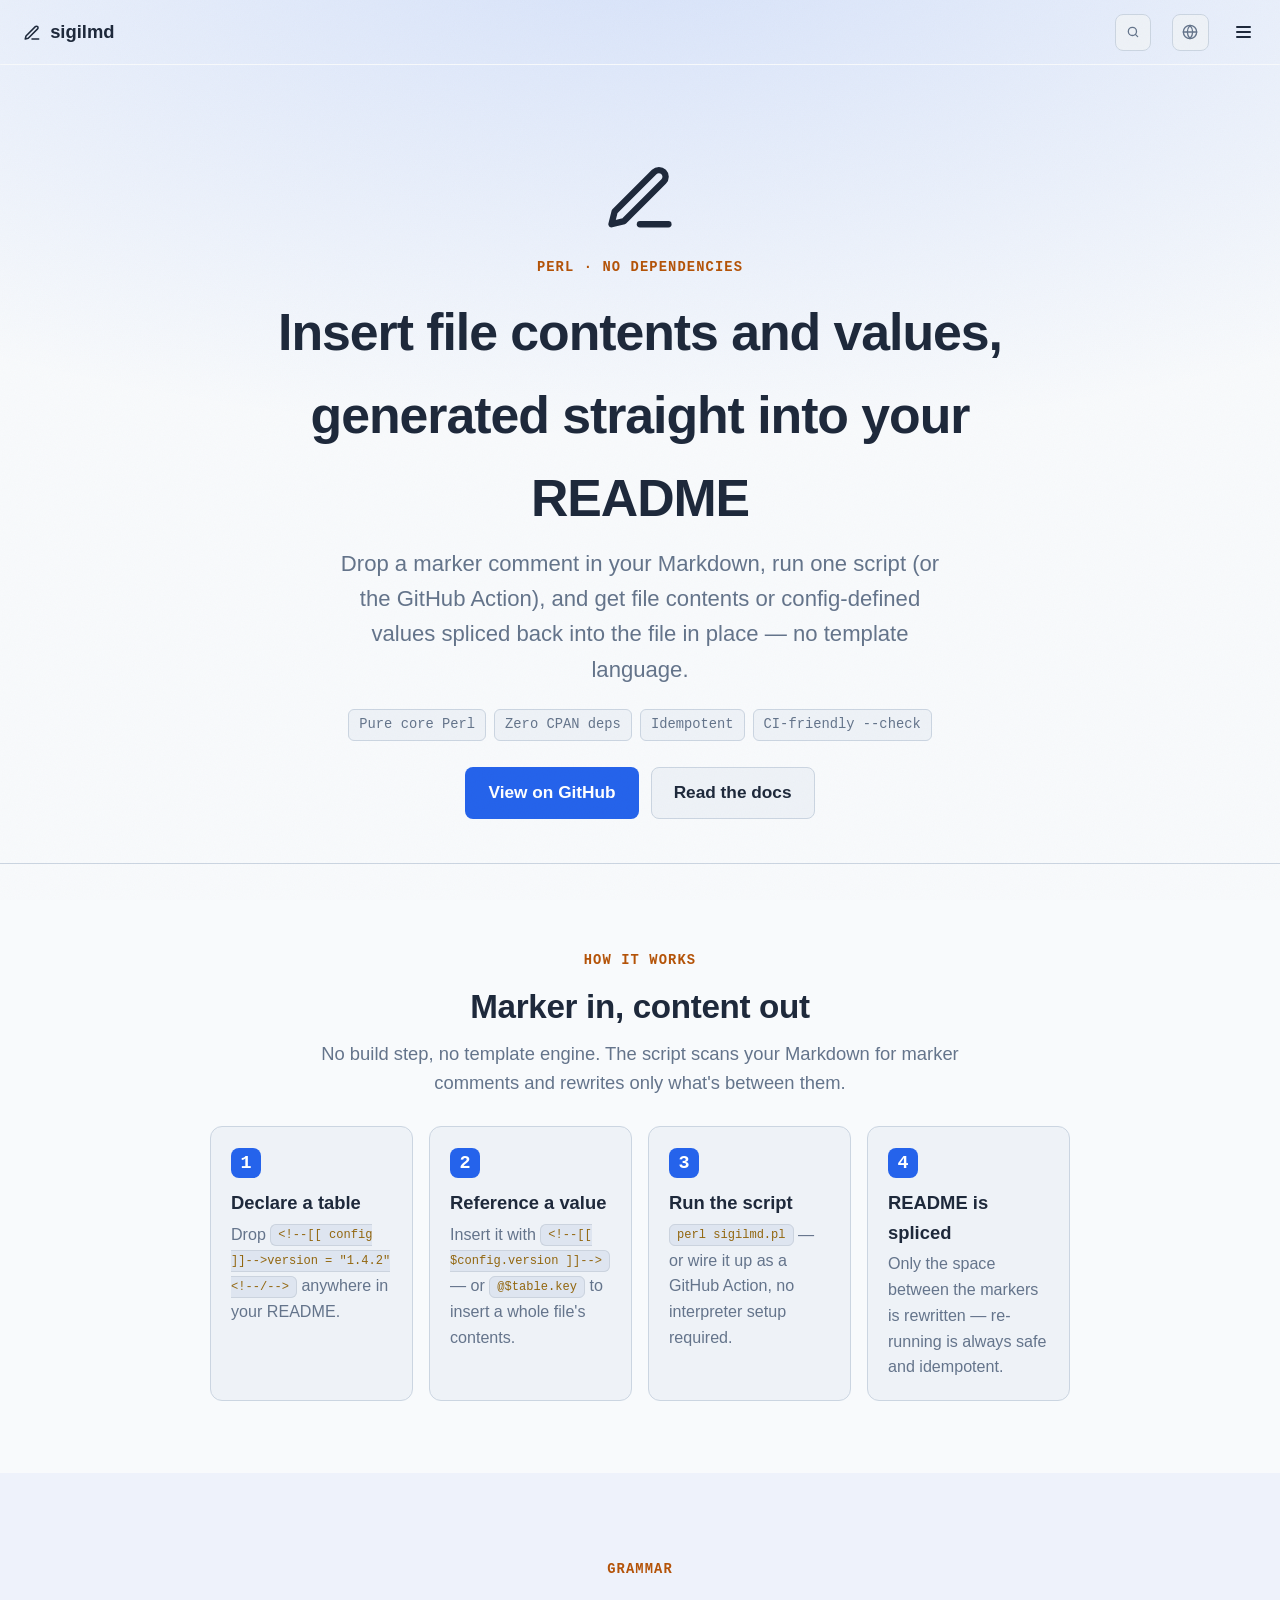
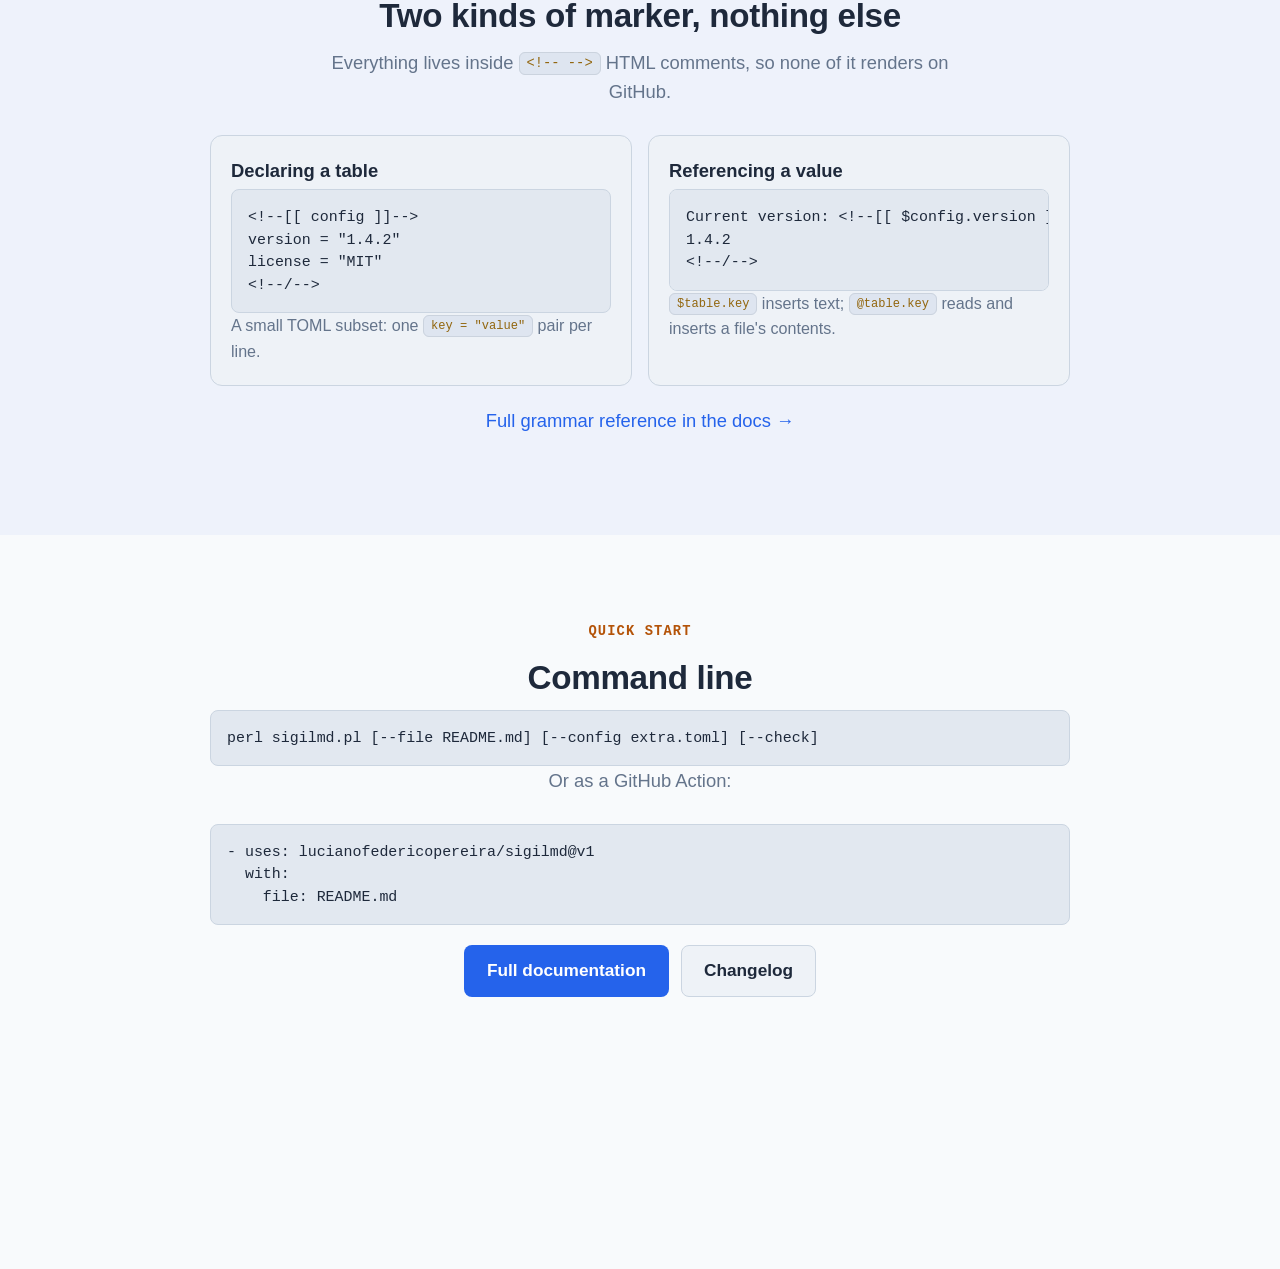
==== index.html @ 7e67b4be "first release" ====
<!doctype html>
<html lang="en">
<head>
<script>
document.documentElement.classList.add('js');
setTimeout(function () { document.body && document.body.classList.add('loaded'); }, 1500);
try {
  var storedLocale = localStorage.getItem('sigilmd-locale');
  if (storedLocale && storedLocale !== 'en') document.documentElement.lang = storedLocale;
} catch (e) {}
</script>
<meta charset="utf-8" />
<meta name="viewport" content="width=device-width, initial-scale=1" />
<meta name="color-scheme" content="light dark" />
<title>sigilmd — marker-based content for your README</title>
<meta name="author" content="Luciano Federico Pereira" />
<meta name="description" content="Insert file contents and config-defined values into README.md via marker comments. No template language, no CPAN dependencies, one Perl script." />
<meta property="og:type" content="website" />
<meta property="og:title" content="sigilmd — marker-based content for your README" />
<meta property="og:description" content="Insert file contents and config-defined values into README.md via marker comments. No template language, no CPAN dependencies, one Perl script." />
<meta name="twitter:card" content="summary" />
<meta name="theme-color" content="#f8fafc" media="(prefers-color-scheme: light)" />
<meta name="theme-color" content="#0b1220" media="(prefers-color-scheme: dark)" />
<link rel="icon" href="data:image/svg+xml,%3Csvg xmlns='http://www.w3.org/2000/svg' viewBox='0 0 100 100'%3E%3Ctext y='.9em' font-size='90'%3E%E2%9C%8F%EF%B8%8F%3C/text%3E%3C/svg%3E" />
<link rel="stylesheet" href="assets/site.css" />
<link rel="stylesheet" href="assets/palettes.css" />
<link rel="stylesheet" href="assets/locale.css" />
<!-- Cheap even if translate is never engaged — actual script load is lazy,
     see assets/locale.js. -->
<link rel="preconnect" crossorigin="anonymous" href="https://translate.google.com">
<link rel="preconnect" crossorigin="anonymous" href="https://translate.googleapis.com">
<link rel="dns-prefetch" href="https://translate.google.com">
<link rel="dns-prefetch" href="https://translate.googleapis.com">
</head>
<body data-github-repo="lucianofedericopereira/sigilmd">

<svg style="position:absolute; width:0; height:0; overflow:hidden" aria-hidden="true">
  <symbol id="icon-edit" viewBox="0 0 24 24">
    <path d="M12 20h9" />
    <path d="M16.5 3.5a2.121 2.121 0 0 1 3 3L7 19l-4 1 1-4Z" />
  </symbol>
  <symbol id="icon-external" viewBox="0 0 24 24">
    <path d="M7 17 17 7" />
    <path d="M8 7h9v9" />
  </symbol>
  <symbol id="icon-search" viewBox="0 0 24 24">
    <circle cx="11" cy="11" r="7" />
    <path d="M20 20 16 16" />
  </symbol>
  <symbol id="icon-chevron-up" viewBox="0 0 24 24">
    <path d="M5 15 12 8 19 15" />
  </symbol>
  <symbol id="flag-bg" viewBox="0 0 640 480">
<path fill="#fff" d="M0 0h640v160H0z"/>
  <path fill="#00966e" d="M0 160h640v160H0z"/>
  <path fill="#d62612" d="M0 320h640v160H0z"/>
  </symbol>
  <symbol id="flag-cn" viewBox="0 0 640 480">
<defs>
    <path id="cn-a" fill="#ff0" d="M-.6.8 0-1 .6.8-1-.3h2z"/>
  </defs>
  <path fill="#ee1c25" d="M0 0h640v480H0z"/>
  <use href="#cn-a" width="30" height="20" transform="matrix(71.9991 0 0 72 120 120)"/>
  <use href="#cn-a" width="30" height="20" transform="rotate(239.07 133.748 -44.074)scale(23.99992 23.99978)"/>
  <use href="#cn-a" width="30" height="20" transform="rotate(-98.11 185.558 -77.035)scale(24 23.9997)"/>
  <use href="#cn-a" width="30" height="20" transform="matrix(6.5991 -23.0749 23.0746 6.59919 288 168)"/>
  <use href="#cn-a" width="30" height="20" transform="matrix(14.9991 -18.73557 18.73533 14.99929 240 216)"/>
  </symbol>
  <symbol id="flag-cz" viewBox="0 0 640 480">
<path fill="#fff" d="M0 0h640v240H0z"/>
  <path fill="#d7141a" d="M0 240h640v240H0z"/>
  <path fill="#11457e" d="M360 240 0 0v480z"/>
  </symbol>
  <symbol id="flag-de" viewBox="0 0 640 480">
<path fill="#fc0" d="M0 320h640v160H0z"/>
  <path fill="#000001" d="M0 0h640v160H0z"/>
  <path fill="red" d="M0 160h640v160H0z"/>
  </symbol>
  <symbol id="flag-dk" viewBox="0 0 640 480">
<path fill="#c8102e" d="M0 0h640.1v480H0z"/>
  <path fill="#fff" d="M205.7 0h68.6v480h-68.6z"/>
  <path fill="#fff" d="M0 205.7h640.1v68.6H0z"/>
  </symbol>
  <symbol id="flag-ee" viewBox="0 0 640 480">
<path fill="#1791ff" d="M0 0h640v160H0z"/>
  <path fill="#000001" d="M0 160h640v160H0z"/>
  <path fill="#fff" d="M0 320h640v160H0z"/>
  </symbol>
  <symbol id="flag-es" viewBox="0 0 640 480">
<path fill="#aa151b" d="M0 0h640v480H0z"/>
  <path fill="#f1bf00" d="M0 120h640v240H0z"/>
  </symbol>
  <symbol id="flag-fi" viewBox="0 0 640 480">
<path fill="#fff" d="M0 0h640v480H0z"/>
  <path fill="#002f6c" d="M0 174.5h640v131H0z"/>
  <path fill="#002f6c" d="M175.5 0h130.9v480h-131z"/>
  </symbol>
  <symbol id="flag-fr" viewBox="0 0 640 480">
<path fill="#fff" d="M0 0h640v480H0z"/>
  <path fill="#000091" d="M0 0h213.3v480H0z"/>
  <path fill="#e1000f" d="M426.7 0H640v480H426.7z"/>
  </symbol>
  <symbol id="flag-gr" viewBox="0 0 640 480">
<path fill="#0d5eaf" fill-rule="evenodd" d="M0 0h640v53.3H0z"/>
  <path fill="#fff" fill-rule="evenodd" d="M0 53.3h640v53.4H0z"/>
  <path fill="#0d5eaf" fill-rule="evenodd" d="M0 106.7h640V160H0z"/>
  <path fill="#fff" fill-rule="evenodd" d="M0 160h640v53.3H0z"/>
  <path fill="#0d5eaf" d="M0 0h266.7v266.7H0z"/>
  <path fill="#0d5eaf" fill-rule="evenodd" d="M0 213.3h640v53.4H0z"/>
  <path fill="#fff" fill-rule="evenodd" d="M0 266.7h640V320H0z"/>
  <path fill="#0d5eaf" fill-rule="evenodd" d="M0 320h640v53.3H0z"/>
  <path fill="#fff" fill-rule="evenodd" d="M0 373.3h640v53.4H0z"/>
  <g fill="#fff" fill-rule="evenodd" stroke-width="1.3">
    <path d="M106.7 0H160v266.7h-53.3z"/>
    <path d="M0 106.7h266.7V160H0z"/>
  </g>
  <path fill="#0d5eaf" d="M0 426.7h640V480H0z"/>
  </symbol>
  <symbol id="flag-hr" viewBox="0 0 640 480">
<path fill="#171796" d="M0 0h640v480H0z"/>
  <path fill="#fff" d="M0 0h640v320H0z"/>
  <path fill="red" d="M0 0h640v160H0z"/>
  </symbol>
  <symbol id="flag-hu" viewBox="0 0 640 480">
<g fill-rule="evenodd">
    <path fill="#fff" d="M640 480H0V0h640z"/>
    <path fill="#388d00" d="M640 480H0V320h640z"/>
    <path fill="#d43516" d="M640 160.1H0V.1h640z"/>
  </g>
  </symbol>
  <symbol id="flag-ie" viewBox="0 0 640 480">
<g fill-rule="evenodd" stroke-width="1pt">
    <path fill="#fff" d="M0 0h640v480H0z"/>
    <path fill="#009a49" d="M0 0h213.3v480H0z"/>
    <path fill="#ff7900" d="M426.7 0H640v480H426.7z"/>
  </g>
  </symbol>
  <symbol id="flag-it" viewBox="0 0 640 480">
<g fill-rule="evenodd" stroke-width="1pt">
    <path fill="#fff" d="M0 0h640v480H0z"/>
    <path fill="#009246" d="M0 0h213.3v480H0z"/>
    <path fill="#ce2b37" d="M426.7 0H640v480H426.7z"/>
  </g>
  </symbol>
  <symbol id="flag-lt" viewBox="0 0 640 480">
<g fill-rule="evenodd" stroke-width="1pt" transform="scale(.64143 .96773)">
    <rect width="1063" height="708.7" fill="#006a44" rx="0" ry="0" transform="scale(.93865 .69686)"/>
    <rect width="1063" height="236.2" y="475.6" fill="#c1272d" rx="0" ry="0" transform="scale(.93865 .69686)"/>
    <path fill="#fdb913" d="M0 0h997.8v164.6H0z"/>
  </g>
  </symbol>
  <symbol id="flag-lv" viewBox="0 0 640 480">
<g fill-rule="evenodd">
    <path fill="#fff" d="M0 0h640v480H0z"/>
    <path fill="#981e32" d="M0 0h640v192H0zm0 288h640v192H0z"/>
  </g>
  </symbol>
  <symbol id="flag-mt" viewBox="0 0 640 480">
<path fill="#fff" d="M0 0h320v480H0z"/>
  <path fill="#cf142b" d="M320 0h320v480H320z"/>
  </symbol>
  <symbol id="flag-nl" viewBox="0 0 640 480">
<path fill="#ae1c28" d="M0 0h640v160H0z"/>
  <path fill="#fff" d="M0 160h640v160H0z"/>
  <path fill="#21468b" d="M0 320h640v160H0z"/>
  </symbol>
  <symbol id="flag-pl" viewBox="0 0 640 480">
<g fill-rule="evenodd">
    <path fill="#fff" d="M640 480H0V0h640z"/>
    <path fill="#dc143c" d="M640 480H0V240h640z"/>
  </g>
  </symbol>
  <symbol id="flag-pt" viewBox="0 0 640 480">
<path fill="red" d="M256 0h384v480H256z"/>
  <path fill="#060" d="M0 0h256v480H0z"/>
  </symbol>
  <symbol id="flag-ro" viewBox="0 0 640 480">
<g fill-rule="evenodd" stroke-width="1pt">
    <path fill="#00319c" d="M0 0h213.3v480H0z"/>
    <path fill="#ffde00" d="M213.3 0h213.4v480H213.3z"/>
    <path fill="#de2110" d="M426.7 0H640v480H426.7z"/>
  </g>
  </symbol>
  <symbol id="flag-se" viewBox="0 0 640 480">
<path fill="#005293" d="M0 0h640v480H0z"/>
  <path fill="#fecb00" d="M176 0v192H0v96h176v192h96V288h368v-96H272V0z"/>
  </symbol>
  <symbol id="flag-si" viewBox="0 0 640 480">
<defs>
    <clipPath id="si-a">
      <path fill-opacity=".7" d="M-15 0h682.6v512H-15.1z"/>
    </clipPath>
  </defs>
  <g fill-rule="evenodd" stroke-width="1pt" clip-path="url(#si-a)" transform="translate(14.1)scale(.9375)">
    <path fill="#fff" d="M-62 0H962v512H-62z"/>
    <path fill="#d50000" d="M-62 341.3H962V512H-62z"/>
    <path fill="#0000bf" d="M-62 170.7H962v170.6H-62z"/>
    <path fill="#d50000" d="M228.4 93c-4 61.6-6.4 95.4-15.7 111-10.2 16.8-20 29.1-59.7 44-39.6-14.9-49.4-27.2-59.6-44-9.4-15.6-11.7-49.4-15.7-111l5.8-2c11.8-3.6 20.6-6.5 27.1-7.8 9.3-2 17.3-4.2 42.3-4.7 25 .4 33 2.8 42.3 4.8q9.7 2.1 27.3 7.7z"/>
    <path fill="#0000bf" d="M222.6 91c-3.8 61.5-7 89.7-12 103.2-9.6 23.2-24.8 35.9-57.6 48-32.8-12.1-48-24.8-57.7-48-5-13.6-8-41.7-11.8-103.3q17.4-5.6 27.1-7.7c9.3-2 17.3-4.3 42.3-4.7 25 .4 33 2.7 42.3 4.7a284 284 0 0 1 27.4 7.7z"/>
    <path fill="#ffdf00" d="m153 109.8 1.5 3.7 7 1-4.5 2.7 4.3 2.9-6.3 1-2 3.4-2-3.5-6-.8 4-3-4.2-2.7 6.7-1z"/>
    <path fill="#fff" d="m208.3 179.6-3.9-3-2.7-4.6-5.4-4.7-2.9-4.7-5.4-4.9-2.6-4.7-3-2.3-1.8-1.9-5 4.3-2.6 4.7-3.3 3-3.7-2.9-2.7-4.8-10.3-18.3-10.3 18.3-2.7 4.8-3.7 2.9-3.3-3-2.7-4.7-4.9-4.3-1.9 1.8-2.9 2.4-2.6 4.7-5.4 4.9-2.9 4.7-5.4 4.7-2.7 4.6-3.9 3a66 66 0 0 0 18.6 36.3 107 107 0 0 0 36.6 20.5 104 104 0 0 0 36.8-20.5c5.8-6 16.6-19.3 18.6-36.3"/>
    <path fill="#ffdf00" d="m169.4 83.9 1.6 3.7 7 1-4.6 2.7 4.4 2.9-6.3 1-2 3.4-2-3.5-6-.8 4-3-4.2-2.7 6.6-1zm-33 0 1.6 3.7 7 .9-4.5 2.7 4.3 2.9-6.3 1-2 3.4-2-3.4-6-.9 4-3-4.2-2.7 6.7-1z"/>
    <path fill="#0000bf" d="M199.7 203h-7.4l-7-.5-8.3-4h-9.4l-8.1 4-6.5.6-6.4-.6-8.1-4H129l-8.4 4-6.9.6-7.6-.1-3.6-6.2.1-.2 11.2 1.9 6.9-.5 8.3-4.1h9.4l8.2 4 6.4.6 6.5-.6 8.1-4h9.4l8.4 4 6.9.6 10.8-2 .2.4zm-86.4 9.5 7.4-.5 8.3-4h9.4l8.2 4 6.4.5 6.4-.5 8.2-4h9.4l8.3 4 7.5.5 4.8-6h-.1l-5.2 1.4-6.9-.5-8.3-4h-9.4l-8.2 4-6.4.6-6.5-.6-8.1-4H129l-8.4 4-6.9.6-5-1.3v.2l4.5 5.6z"/>
  </g>
  </symbol>
  <symbol id="flag-sk" viewBox="0 0 640 480">
<path fill="#ee1c25" d="M0 0h640v480H0z"/>
  <path fill="#0b4ea2" d="M0 0h640v320H0z"/>
  <path fill="#fff" d="M0 0h640v160H0z"/>
  <path fill="#fff" d="M233 370.8c-43-20.7-104.6-61.9-104.6-143.2 0-81.4 4-118.4 4-118.4h201.3s3.9 37 3.9 118.4S276 350 233 370.8"/>
  <path fill="#ee1c25" d="M233 360c-39.5-19-96-56.8-96-131.4s3.6-108.6 3.6-108.6h184.8s3.5 34 3.5 108.6C329 303.3 272.5 341 233 360"/>
  <path fill="#fff" d="M241.4 209c10.7.2 31.6.6 50.1-5.6 0 0-.4 6.7-.4 14.4s.5 14.4.5 14.4c-17-5.7-38.1-5.8-50.2-5.7v41.2h-16.8v-41.2c-12-.1-33.1 0-50.1 5.7 0 0 .5-6.7.5-14.4s-.5-14.4-.5-14.4c18.5 6.2 39.4 5.8 50 5.6v-25.9c-9.7 0-23.7.4-39.6 5.7 0 0 .5-6.6.5-14.4 0-7.7-.5-14.4-.5-14.4 15.9 5.3 29.9 5.8 39.6 5.7-.5-16.4-5.3-37-5.3-37s9.9.7 13.8.7 13.8-.7 13.8-.7-4.8 20.6-5.3 37c9.7.1 23.7-.4 39.6-5.7 0 0-.5 6.7-.5 14.4s.5 14.4.5 14.4a119 119 0 0 0-39.7-5.7v26z"/>
  <path fill="#0b4ea2" d="M233 263.3c-19.9 0-30.5 27.5-30.5 27.5s-6-13-22.2-13c-11 0-19 9.7-24.2 18.8 20 31.7 51.9 51.3 76.9 63.4 25-12 57-31.7 76.9-63.4-5.2-9-13.2-18.8-24.2-18.8-16.2 0-22.2 13-22.2 13S253 263.3 233 263.3"/>
  </symbol>
  <symbol id="flag-us" viewBox="0 0 640 480">
<path fill="#bd3d44" d="M0 0h640v480H0"/>
  <path stroke="#fff" stroke-width="37" d="M0 55.3h640M0 129h640M0 203h640M0 277h640M0 351h640M0 425h640"/>
  <path fill="#192f5d" d="M0 0h364.8v258.5H0"/>
  <marker id="us-a" markerHeight="30" markerWidth="30">
    <path fill="#fff" d="m14 0 9 27L0 10h28L5 27z"/>
  </marker>
  <path fill="none" marker-mid="url(#us-a)" d="m0 0 16 11h61 61 61 61 60L47 37h61 61 60 61L16 63h61 61 61 61 60L47 89h61 61 60 61L16 115h61 61 61 61 60L47 141h61 61 60 61L16 166h61 61 61 61 60L47 192h61 61 60 61L16 218h61 61 61 61 60z"/>
  </symbol>
  <symbol id="icon-globe" viewBox="0 0 24 24">
    <circle cx="12" cy="12" r="10"/>
    <path d="M2 12h20"/>
    <path d="M12 2a15.3 15.3 0 0 1 4 10 15.3 15.3 0 0 1-4 10 15.3 15.3 0 0 1-4-10 15.3 15.3 0 0 1 4-10z"/>
  </symbol>

</svg>

<div class="print-only" id="print-meta" aria-hidden="true">
  <strong id="print-meta-title"></strong>
  <span id="print-meta-url"></span>
  <span id="print-meta-date"></span>
</div>

<a class="skip-link" href="#main-content">Skip to content</a>

<div class="shell">

<nav class="nav" aria-label="Primary">
  <div class="wrap">
    <a class="brand notranslate" href="#top"><span class="logo"><svg class="logo-edit" aria-hidden="true"><use href="#icon-edit"/></svg></span> sigilmd</a>
    <div class="links" id="nav-links">
      <a class="link i18n" href="#how"><span data-i18n-default>How it works</span><span data-locale="es" class="notranslate">Cómo funciona</span><span data-locale="it" class="notranslate">Come funziona</span></a>
      <a class="link i18n" href="#grammar"><span data-i18n-default>Grammar</span><span data-locale="es" class="notranslate">Gramática</span><span data-locale="it" class="notranslate">Grammatica</span></a>
      <a class="link i18n" href="#quick-start"><span data-i18n-default>Quick start</span><span data-locale="es" class="notranslate">Inicio rápido</span><span data-locale="it" class="notranslate">Avvio rapido</span></a>
      <div class="links-external">
        <a class="link link--external i18n" href="docs.html"><span data-i18n-default>Docs</span><span data-locale="es" class="notranslate">Documentación</span><span data-locale="it" class="notranslate">Documentazione</span><svg class="link-external-icon" aria-hidden="true"><use href="#icon-external"/></svg></a>
        <a class="link link--external i18n" href="changelog.html"><span data-i18n-default>Changelog</span><span data-locale="es" class="notranslate">Cambios</span><span data-locale="it" class="notranslate">Modifiche</span><svg class="link-external-icon" aria-hidden="true"><use href="#icon-external"/></svg></a>
        <a class="link link--external notranslate" href="https://github.com/lucianofedericopereira/sigilmd" target="_blank" rel="noopener">GitHub<svg class="link-external-icon" aria-hidden="true"><use href="#icon-external"/></svg></a>
      </div>
    </div>
    <div class="spacer"></div>
    <button type="button" class="search-trigger" id="search-trigger" aria-haspopup="dialog" aria-label="Search or jump to&hellip;">
      <svg class="search-trigger-icon" aria-hidden="true"><use href="#icon-search"/></svg>
      <span class="search-trigger-label">Search</span>
      <kbd class="search-kbd">S</kbd>
    </button>
    <div class="locale-switcher notranslate" id="locale-switcher">
      <button type="button" class="locale-trigger" id="locale-trigger"
              aria-haspopup="true" aria-expanded="false" aria-controls="locale-menu"
              aria-label="Choose language">
        <svg class="locale-trigger-icon" aria-hidden="true"><use href="#icon-globe"/></svg>
      </button>
      <ul class="locale-menu" id="locale-menu" role="menu" aria-hidden="true" aria-label="Choose language"></ul>
      <span class="locale-announce" id="locale-announce" role="status" aria-live="polite"></span>
    </div>
    <div id="translate" class="notranslate" hidden></div>
    <button type="button" class="nav-toggle" id="nav-toggle" aria-expanded="false" aria-controls="nav-links" aria-label="Toggle menu">
      <span class="nav-toggle-bar"></span>
      <span class="nav-toggle-bar"></span>
      <span class="nav-toggle-bar"></span>
    </button>
  </div>
</nav>

<dialog class="search-modal" id="search-modal" aria-label="Search or jump to">
  <div class="search-input-wrap">
    <svg aria-hidden="true"><use href="#icon-search"/></svg>
    <input type="search" id="search-input" placeholder="Search or jump to&hellip;" autocomplete="off" aria-controls="search-results" aria-expanded="false" role="combobox" />
  </div>
  <ul class="search-results" id="search-results" role="listbox"></ul>
</dialog>

<main id="main-content">

<header class="hero" id="top">
  <div class="wrap">
    <span class="logo" style="display:block; margin:0 auto 12px;"><svg class="logo-edit" aria-hidden="true" style="width:1em; height:1em;"><use href="#icon-edit"/></svg></span>
    <p class="eyebrow i18n"><span data-i18n-default>Perl · No dependencies</span><span data-locale="es" class="notranslate">Perl · Sin dependencias</span><span data-locale="it" class="notranslate">Perl · Nessuna dipendenza</span></p>
    <h1 class="i18n"><span data-i18n-default>Insert file contents and values, generated straight into your README</span><span data-locale="es" class="notranslate">Inserta contenidos de archivos y valores, generados directamente en tu README</span><span data-locale="it" class="notranslate">Inserisci contenuti di file e valori, generati direttamente nel tuo README</span></h1>
    <p class="tagline i18n"><span data-i18n-default>Drop a marker comment in your Markdown, run one script (or the GitHub Action), and get file contents or config-defined values spliced back into the file in place — no template language.</span><span data-locale="es" class="notranslate">Coloca un comentario marcador en tu Markdown, ejecuta un script (o la GitHub Action), y obtén contenidos de archivos o valores definidos en la configuración empalmados de vuelta en el archivo, en su lugar — sin lenguaje de plantillas.</span><span data-locale="it" class="notranslate">Inserisci un commento marcatore nel tuo Markdown, esegui uno script (o la GitHub Action), e ottieni contenuti di file o valori definiti nella configurazione innestati di nuovo nel file, al loro posto — senza linguaggio di template.</span></p>
    <div class="badges">
      <span class="badge i18n"><span data-i18n-default>Pure core Perl</span><span data-locale="es" class="notranslate">Perl núcleo puro</span><span data-locale="it" class="notranslate">Perl core puro</span></span>
      <span class="badge i18n"><span data-i18n-default>Zero CPAN deps</span><span data-locale="es" class="notranslate">Cero dependencias CPAN</span><span data-locale="it" class="notranslate">Zero dipendenze CPAN</span></span>
      <span class="badge i18n"><span data-i18n-default>Idempotent</span><span data-locale="es" class="notranslate">Idempotente</span><span data-locale="it" class="notranslate">Idempotente</span></span>
      <span class="badge i18n"><span data-i18n-default>CI-friendly --check</span><span data-locale="es" class="notranslate">--check compatible con CI</span><span data-locale="it" class="notranslate">--check compatibile con la CI</span></span>
    </div>
    <div class="cta">
      <a class="btn btn--primary i18n" href="https://github.com/lucianofedericopereira/sigilmd" target="_blank" rel="noopener"><span data-i18n-default>View on GitHub</span><span data-locale="es" class="notranslate">Ver en GitHub</span><span data-locale="it" class="notranslate">Vedi su GitHub</span></a>
      <a class="btn btn--ghost i18n" href="docs.html"><span data-i18n-default>Read the docs</span><span data-locale="es" class="notranslate">Leer la documentación</span><span data-locale="it" class="notranslate">Leggi la documentazione</span></a>
    </div>
  </div>
</header>

<section id="how">
  <div class="wrap">
    <p class="eyebrow i18n"><span data-i18n-default>How it works</span><span data-locale="es" class="notranslate">Cómo funciona</span><span data-locale="it" class="notranslate">Come funziona</span></p>
    <h2 class="i18n"><span data-i18n-default>Marker in, content out</span><span data-locale="es" class="notranslate">Marcador dentro, contenido fuera</span><span data-locale="it" class="notranslate">Marcatore dentro, contenuto fuori</span></h2>
    <p class="section-lead i18n"><span data-i18n-default>No build step, no template engine. The script scans your Markdown for marker comments and rewrites only what's between them.</span><span data-locale="es" class="notranslate">Sin paso de compilación, sin motor de plantillas. El script escanea tu Markdown en busca de comentarios marcadores y reescribe solo lo que hay entre ellos.</span><span data-locale="it" class="notranslate">Nessun passaggio di build, nessun motore di template. Lo script scansiona il tuo Markdown alla ricerca di commenti marcatore e riscrive solo ciò che sta tra di essi.</span></p>
    <div class="steps">
      <div class="step">
        <div class="step-number">1</div>
        <h3 class="i18n"><span data-i18n-default>Declare a table</span><span data-locale="es" class="notranslate">Declarar una tabla</span><span data-locale="it" class="notranslate">Dichiarare una tabella</span></h3>
        <p class="i18n"><span data-i18n-default>Drop <code class="inline">&lt;!--[[ config ]]--&gt;version = "1.4.2"&lt;!--/--&gt;</code> anywhere in your README.</span><span data-locale="es" class="notranslate">Coloca <code class="inline">&lt;!--[[ config ]]--&gt;version = "1.4.2"&lt;!--/--&gt;</code> en cualquier parte de tu README.</span><span data-locale="it" class="notranslate">Inserisci <code class="inline">&lt;!--[[ config ]]--&gt;version = "1.4.2"&lt;!--/--&gt;</code> in qualsiasi punto del tuo README.</span></p>
      </div>
      <div class="step">
        <div class="step-number">2</div>
        <h3 class="i18n"><span data-i18n-default>Reference a value</span><span data-locale="es" class="notranslate">Referenciar un valor</span><span data-locale="it" class="notranslate">Fare riferimento a un valore</span></h3>
        <p class="i18n"><span data-i18n-default>Insert it with <code class="inline">&lt;!--[[ $config.version ]]--&gt;</code> — or <code class="inline">@$table.key</code> to insert a whole file's contents.</span><span data-locale="es" class="notranslate">Insértalo con <code class="inline">&lt;!--[[ $config.version ]]--&gt;</code> — o <code class="inline">@$table.key</code> para insertar el contenido completo de un archivo.</span><span data-locale="it" class="notranslate">Inseriscilo con <code class="inline">&lt;!--[[ $config.version ]]--&gt;</code> — oppure <code class="inline">@$table.key</code> per inserire l'intero contenuto di un file.</span></p>
      </div>
      <div class="step">
        <div class="step-number">3</div>
        <h3 class="i18n"><span data-i18n-default>Run the script</span><span data-locale="es" class="notranslate">Ejecutar el script</span><span data-locale="it" class="notranslate">Esegui lo script</span></h3>
        <p class="i18n"><span data-i18n-default><code class="inline">perl sigilmd.pl</code> — or wire it up as a GitHub Action, no interpreter setup required.</span><span data-locale="es" class="notranslate"><code class="inline">perl sigilmd.pl</code> — o configúralo como una GitHub Action, sin necesidad de instalar ningún intérprete.</span><span data-locale="it" class="notranslate"><code class="inline">perl sigilmd.pl</code> — oppure configuralo come GitHub Action, senza bisogno di installare alcun interprete.</span></p>
      </div>
      <div class="step">
        <div class="step-number">4</div>
        <h3 class="i18n"><span data-i18n-default>README is spliced</span><span data-locale="es" class="notranslate">El README se empalma</span><span data-locale="it" class="notranslate">Il README viene innestato</span></h3>
        <p class="i18n"><span data-i18n-default>Only the space between the markers is rewritten — re-running is always safe and idempotent.</span><span data-locale="es" class="notranslate">Solo se reescribe el espacio entre los marcadores — volver a ejecutarlo siempre es seguro e idempotente.</span><span data-locale="it" class="notranslate">Viene riscritto solo lo spazio tra i marcatori — rieseguirlo è sempre sicuro e idempotente.</span></p>
      </div>
    </div>
  </div>
</section>

<section id="grammar">
  <div class="wrap">
    <p class="eyebrow i18n"><span data-i18n-default>Grammar</span><span data-locale="es" class="notranslate">Gramática</span><span data-locale="it" class="notranslate">Grammatica</span></p>
    <h2 class="i18n"><span data-i18n-default>Two kinds of marker, nothing else</span><span data-locale="es" class="notranslate">Dos tipos de marcador, nada más</span><span data-locale="it" class="notranslate">Due tipi di marcatore, nient'altro</span></h2>
    <p class="section-lead i18n"><span data-i18n-default>Everything lives inside <code class="inline">&lt;!-- --&gt;</code> HTML comments, so none of it renders on GitHub.</span><span data-locale="es" class="notranslate">Todo vive dentro de comentarios HTML <code class="inline">&lt;!-- --&gt;</code>, así que nada de esto se renderiza en GitHub.</span><span data-locale="it" class="notranslate">Tutto vive all'interno di commenti HTML <code class="inline">&lt;!-- --&gt;</code>, quindi nulla di questo viene renderizzato su GitHub.</span></p>
    <div class="steps">
      <div class="step">
        <h3 class="i18n"><span data-i18n-default>Declaring a table</span><span data-locale="es" class="notranslate">Declarar una tabla</span><span data-locale="it" class="notranslate">Dichiarare una tabella</span></h3>
        <pre><code>&lt;!--[[ config ]]--&gt;
version = "1.4.2"
license = "MIT"
&lt;!--/--&gt;</code></pre>
        <p class="i18n"><span data-i18n-default>A small TOML subset: one <code class="inline">key = "value"</code> pair per line.</span><span data-locale="es" class="notranslate">Un pequeño subconjunto de TOML: un par <code class="inline">key = "value"</code> por línea.</span><span data-locale="it" class="notranslate">Un piccolo sottoinsieme di TOML: una coppia <code class="inline">key = "value"</code> per riga.</span></p>
      </div>
      <div class="step">
        <h3 class="i18n"><span data-i18n-default>Referencing a value</span><span data-locale="es" class="notranslate">Referenciar un valor</span><span data-locale="it" class="notranslate">Fare riferimento a un valore</span></h3>
        <pre><code>Current version: &lt;!--[[ $config.version ]]--&gt;
1.4.2
&lt;!--/--&gt;</code></pre>
        <p class="i18n"><span data-i18n-default><code class="inline">$table.key</code> inserts text; <code class="inline">@table.key</code> reads and inserts a file's contents.</span><span data-locale="es" class="notranslate"><code class="inline">$table.key</code> inserta texto; <code class="inline">@table.key</code> lee e inserta el contenido de un archivo.</span><span data-locale="it" class="notranslate"><code class="inline">$table.key</code> inserisce testo; <code class="inline">@table.key</code> legge e inserisce il contenuto di un file.</span></p>
      </div>
    </div>
    <p class="section-lead" style="margin-top: 20px"><a class="i18n" href="docs.html#grammar"><span data-i18n-default>Full grammar reference in the docs →</span><span data-locale="es" class="notranslate">Referencia completa de la gramática en la documentación →</span><span data-locale="it" class="notranslate">Riferimento completo della grammatica nella documentazione →</span></a></p>
  </div>
</section>

<section id="quick-start">
  <div class="wrap">
    <p class="eyebrow i18n"><span data-i18n-default>Quick start</span><span data-locale="es" class="notranslate">Inicio rápido</span><span data-locale="it" class="notranslate">Avvio rapido</span></p>
    <h2 class="i18n"><span data-i18n-default>Command line</span><span data-locale="es" class="notranslate">Línea de comandos</span><span data-locale="it" class="notranslate">Riga di comando</span></h2>
    <pre><code>perl sigilmd.pl [--file README.md] [--config extra.toml] [--check]</code></pre>
    <p class="section-lead i18n"><span data-i18n-default>Or as a GitHub Action:</span><span data-locale="es" class="notranslate">O como una GitHub Action:</span><span data-locale="it" class="notranslate">O come GitHub Action:</span></p>
    <pre><code>- uses: lucianofedericopereira/sigilmd@v1
  with:
    file: README.md</code></pre>
    <div class="cta" style="margin-top: 20px">
      <a class="btn btn--primary i18n" href="docs.html"><span data-i18n-default>Full documentation</span><span data-locale="es" class="notranslate">Documentación completa</span><span data-locale="it" class="notranslate">Documentazione completa</span></a>
      <a class="btn btn--ghost i18n" href="changelog.html"><span data-i18n-default>Changelog</span><span data-locale="es" class="notranslate">Cambios</span><span data-locale="it" class="notranslate">Modifiche</span></a>
    </div>
  </div>
</section>

</main>

</div><!-- /.shell -->

<footer class="reveal-footer">
  <div class="wrap">
    <p>
      <a class="notranslate" href="https://github.com/lucianofedericopereira/sigilmd">GitHub</a><span class="no-print"> ·</span>
      <a class="i18n" href="docs.html"><span data-i18n-default>Docs</span><span data-locale="es" class="notranslate">Documentación</span><span data-locale="it" class="notranslate">Documentazione</span></a><span class="no-print"> ·</span>
      <a class="i18n" href="changelog.html"><span data-i18n-default>Changelog</span><span data-locale="es" class="notranslate">Cambios</span><span data-locale="it" class="notranslate">Modifiche</span></a>
    </p>
    <p class="muted"><span class="no-print notranslate"><svg class="logo-edit logo-edit--sm" aria-hidden="true"><use href="#icon-edit"/></svg> sigilmd · by </span><a class="notranslate" href="https://github.com/lucianofedericopereira">Luciano Federico Pereira</a></p>
  </div>
</footer>

<button type="button" class="back-to-top" id="back-to-top" aria-label="Back to top">
  <svg aria-hidden="true"><use href="#icon-chevron-up"/></svg>
</button>

<script src="assets/site.js"></script>
<script src="assets/locale.js"></script>
</body>
</html>
---- assets/site.css ----
/* Slate/blue palette — clean cool grays + a marker-blue accent (page only). */
  :root {
    /* Every color declared twice: hex, then OKLCH, same property name — a
       browser that doesn't understand oklch() keeps the hex line (CSS
       cascade, not a hack). OKLCH wins where color-mix() blends these. */
    --bg: #f8fafc; --bg: oklch(98.4% 0.003 247.9);
    --bg-subtle: #eef2f7; --bg-subtle: oklch(96.0% 0.008 253.9);
    --bg-inset: #e2e8f0; --bg-inset: oklch(92.9% 0.013 255.5);
    --border: #cbd5e1; --border: oklch(86.9% 0.020 252.9);
    --fg: #1e293b; --fg: oklch(27.9% 0.037 260.0);
    --muted: #64748b; --muted: oklch(55.4% 0.041 257.4);
    --accent: #2563eb; --accent: oklch(54.6% 0.215 262.9);       /* marker blue — brand / links */
    --accent-2: #b45309; --accent-2: oklch(55.5% 0.146 49.0);    /* amber — eyebrows / highlights */
    --tree: #94a3b8; --tree: oklch(71.1% 0.035 256.8);           /* slate — connectors */
    --on-accent: #ffffff; --on-accent: oklch(100% 0 0);
    --gold: #92660f; --gold: oklch(54.3% 0.109 77.6);            /* inline-code text */
    --band: color-mix(in srgb, var(--accent) 5%, var(--bg)); /* full-bleed section band — distinct from --bg-subtle so cards (.variant/.step/.accordion-item) still read as raised */
    --shadow: 0 1px 3px rgba(15, 23, 42, 0.12), 0 8px 24px rgba(15, 23, 42, 0.08);

    /* ---------- Spacing ----------
       Named for their own px value, not a Tailwind-style nearest-step —
       10px/14px/18px/22px etc. are real, repeated, deliberate values here,
       and renaming to the nearest power-of-2 would quietly shift hand-tuned
       layouts. Only values that repeat across components are tokenized;
       one-offs (and anything derived FROM another specific value, e.g. the
       hamburger bar's translateY) stay literal on purpose. */
    --space-2: 2px;
    --space-4: 4px;
    --space-6: 6px;
    --space-8: 8px;
    --space-10: 10px;
    --space-12: 12px;
    --space-14: 14px;
    --space-16: 16px;
    --space-18: 18px;
    --space-20: 20px;
    --space-22: 22px;
    /* Fluid clamp(), reserved for the two values where cross-device scaling
       is actually visible (section/hero rhythm) — floor-pinned at today's
       flat value, so this only ever adds room on a bigger screen. */
    --space-fluid-section: clamp(56px, 48.7px + 1.82vw, 72px); /* was flat 56px */
    --space-fluid-hero-top: clamp(76px, 66.9px + 2.27vw, 96px); /* was flat 76px */
    /* Sharp deceleration ("snap to rest") instead of plain ease/ease-in-out
       for general hover/UI transitions — reads noticeably more deliberate/
       premium than the linear-ish feel of the built-in keyword. Left the
       handful of deliberately bouncy/overshoot transitions (.step-number,
       .nav .brand .logo) on their own cubic-bezier(.34,1.56,.64,1), a
       different, distinctly playful curve this isn't meant to replace. */
    --ease-out-expo: cubic-bezier(0.16, 1, 0.3, 1);
    /* Symmetric in+out — for cases like the hero fade-in where
       --ease-out-expo's front-loaded deceleration is wrong (it visually
       "finishes" early since nearly all the change happens at the start).
       This spreads it evenly across the whole duration instead. */
    --ease-in-out: cubic-bezier(0.4, 0, 0.2, 1);
    /* Named duration scale instead of raw numbers scattered through every
       transition/animation declaration. */
    --duration-instant: .1s;
    --duration-micro: .15s;
    --duration-fast: .2s;
    --duration-quick: .25s;
    --duration-moderate: .3s;
    --duration-base: .35s;
    --duration-relaxed: .4s;
    --duration-slow: .75s;
    --duration-slower: .7s;
    --duration-panel: .9s;
    --duration-hero: 1.9s;
    --radius: 12px;
    --mono: ui-monospace, SFMono-Regular, "SF Mono", Menlo, Consolas, "Liberation Mono", monospace;
    --sans: -apple-system, BlinkMacSystemFont, "Segoe UI", "Noto Sans", Helvetica, Arial, sans-serif;
  }
  @media (prefers-color-scheme: dark) {
    :root {
      --bg: #0b1220; --bg: oklch(18.3% 0.031 263.4);            /* deep slate-blue */
      --bg-subtle: #111827; --bg-subtle: oklch(21.0% 0.032 264.7);
      --bg-inset: #1f2937; --bg-inset: oklch(27.8% 0.030 256.8);
      --border: #334155; --border: oklch(37.2% 0.039 257.3);
      --fg: #e2e8f0; --fg: oklch(92.9% 0.013 255.5);            /* cool white text */
      --muted: #94a3b8; --muted: oklch(71.1% 0.035 256.8);
      --accent: #60a5fa; --accent: oklch(71.4% 0.143 254.6);    /* light marker blue */
      --accent-2: #f59e0b; --accent-2: oklch(76.9% 0.165 70.1); /* warm amber */
      --tree: #475569; --tree: oklch(44.6% 0.037 257.3);        /* slate — connectors */
      --on-accent: #0b1220; --on-accent: oklch(18.3% 0.031 263.4); /* dark text on light-blue buttons */
      --gold: #d3a349; --gold: oklch(74.3% 0.121 80.6);         /* inline-code text */
      --shadow: 0 0 0 1px rgba(100, 116, 139, 0.3), 0 8px 24px rgba(2, 6, 12, 0.6);
    }
  }

  * { box-sizing: border-box; }
  img, svg, video { max-width: 100%; height: auto; }
  /* overflow-x:clip (not hidden) here on purpose: `hidden` on only one axis
     forces the browser to compute the other axis as `auto` (CSS Overflow
     spec), which can turn body/html into their own scroll container and
     break position:sticky descendants — `clip` is explicitly exempt from
     that coercion, so it blocks horizontal shift without the side effect. */
  html { scroll-behavior: smooth; overflow-x: clip; font-size: 115%; }
  /* Main document scrollbar, themed to match the palette instead of each
     browser/OS default (Firefox via scrollbar-width/-color, Chrome/Safari/
     Edge via ::-webkit-scrollbar*) — same thumb language as the code-block
     scrollbars, just sized for the page chrome rather than an inline block. */
  html { scrollbar-width: thin; scrollbar-color: var(--tree) var(--bg-subtle); }
  html::-webkit-scrollbar { width: 12px; }
  html::-webkit-scrollbar-track { background: var(--bg-subtle); }
  html::-webkit-scrollbar-thumb {
    background-color: var(--tree);
    border-radius: 999px;
    border: 3px solid var(--bg-subtle);
    background-clip: padding-box;
  }
  html::-webkit-scrollbar-thumb:hover { background-color: var(--accent); }
  body {
    margin: 0;
    max-width: 100vw;
    overflow-x: clip;
    font-family: var(--sans);
    color: var(--fg);
    background: var(--bg);
    line-height: 1.6;
    -webkit-font-smoothing: antialiased;
    /* Root-level safety net: a long unbreakable token (a `code` snippet,
       an attribute example) inside any flex/grid item would otherwise
       hit that item's default min-width:auto and push past the edge —
       invisible once clipped by overflow-x:clip — instead of wrapping. */
    overflow-wrap: break-word;
  }
  /* FOUC guard: hidden until site.js confirms the DOM/CSS are actually
     ready (.loaded, added at the top of site.js — plus an inline
     setTimeout fallback in index.html's head in case that script never
     loads at all). Only under .js — without it there's no script to ever
     add .loaded, so a no-JS visitor must see the page immediately instead
     of a permanently blank one. */
  .js body:not(.loaded) { visibility: hidden; }
  /* visibility:hidden does NOT pause CSS animations — the hero SVG's
     entrance sequence is autoplay @keyframes (not JS-triggered), so its
     clock starts ticking the instant this rule is applied, regardless of
     the body still being hidden above. Without this, any load delay
     before .loaded lands eats into the animation's timeline, so it can
     appear to start mid-way (or already finished) the moment the page
     becomes visible instead of playing from the beginning. Suppressing it
     entirely until .loaded is present means it always starts fresh
     exactly when the user can actually see it. */
  .js body:not(.loaded) .hero-tree,
  .js body:not(.loaded) .hero-visual {
    animation: none !important;
  }
  a { color: var(--accent); text-decoration: none; }
  /* Baseline for plain content links (e.g. the examples/brand link) — earthy
     --muted ring instead of the browser-default bright/white one, matching
     .copy-btn. Component-specific rules (.nav a.link, etc.) are all
     class-based and stay more specific than this bare-element selector, so
     they continue to win where a different color was chosen deliberately. */
  a:focus-visible { outline: 2px solid var(--muted); outline-offset: 2px; border-radius: 2px; }
  a:hover { text-decoration: underline; }
  /* The scrolling page column. Sits above the fixed footer (z-index) so the
     footer stays hidden underneath until .shell's bottom spacer scrolls past it. */
  .shell {
    position: relative; z-index: 1;
    background:
      radial-gradient(1200px 500px at 50% -60px, color-mix(in srgb, var(--accent) 16%, transparent), transparent),
      var(--bg);
    /* Flex-centre every full-width band (nav, hero, sections). */
    display: flex;
    flex-direction: column;
    align-items: center;
  }
  /* main has no declared width; .shell's align-items:center (not stretch)
     otherwise lets it shrink-to-fit its widest descendant (e.g. the 480px
     min-width comparison table) and grow past the viewport — centered, so
     overflow-x:clip silently trims equal slices off BOTH edges instead of
     wrapping, cutting text on both sides at once. */
  main { display: block; width: 100%; min-width: 0; }
  header.hero, section, footer { width: 100%; display: flex; justify-content: center; }
  .wrap { width: 100%; max-width: 900px; padding: 0 var(--space-20); text-align: center; }
  .wrap-wide { max-width: 1080px; }

  /* ---------- Skip link ---------- */
  .skip-link {
    position: absolute; left: -9999px; top: 0; z-index: 200;
    background: var(--accent); color: var(--on-accent);
    padding: var(--space-10) var(--space-16); border-radius: 0 0 8px 0; font-weight: 600;
  }
  .skip-link:focus { left: 0; }

  /* ---------- Top nav ---------- */
  .nav {
    position: sticky; top: 0; z-index: 50; width: 100%;
    display: flex; justify-content: center;
    background: none;
    border-bottom: 1px solid transparent;
    transition: background var(--duration-fast) var(--ease-out-expo), border-color var(--duration-fast) var(--ease-out-expo), opacity var(--duration-fast) var(--ease-out-expo);
  }
  /* Google Translate rewrites text nodes progressively over a real (if
     short) span of time after the combo's change event fires — with
     nothing hiding it, the nav sits in the pre-translation language,
     then visibly snaps mid-word as Google's rewrite reaches it.
     assets/locale.js toggles this class for exactly that window,
     watching the DOM for Google's own mutations rather than guessing a
     fixed delay. */
  .nav.translating { opacity: 0; }
  .nav.scrolled {
    background: color-mix(in srgb, var(--bg) 86%, transparent);
    backdrop-filter: saturate(1.4) blur(8px);
    -webkit-backdrop-filter: saturate(1.4) blur(8px);
    border-bottom-color: var(--border);
  }
  /* Nav's own max-width — deliberately wider than .wrap's 900px (readable
     prose width): a toolbar of short link labels needs real room, or
     trailing links (Options, Features, FAQ) silently overflow into the
     scrollable-but-invisible .nav .links strip instead of just being visible. */
  .nav .wrap { display: flex; align-items: center; gap: 1.125rem; padding: 0.75rem 1.25rem; max-width: 1360px; text-align: left; }
  .nav .brand { font-weight: 700; display: flex; align-items: center; gap: 0.5rem; color: var(--fg); flex: none; transition: color var(--duration-micro) var(--ease-out-expo); }
  .nav .brand:hover { text-decoration: none; color: var(--accent); }
  /* Same playful bounce curve as .step-number's hover — the emoji gets a
     little wobble instead of just a flat color change. */
  .nav .brand .logo { font-size: 1.25rem; display: inline-block; transition: transform var(--duration-moderate) cubic-bezier(.34, 1.56, .64, 1); }
  .nav .brand:hover .logo { transform: scale(1.15) rotate(-8deg); }
  /* padding-inline: the first/last link's horizontal negative margin (below)
     bleeds its padded ring-box past this scroll container's own left/right
     edge — with overflow-x:auto you can't scroll into that negative space,
     so it just gets clipped. This padding gives both edges room to absorb it. */
  /* Transparent border reserved here so .nav.is-compact .links below has a
     defined color to transition FROM — without it, border-color's initial
     value resolves to currentcolor (a real, visible color) and eases down
     to transparent on the first .is-compact toggle, flashing a stray line
     under the nav. */
  .nav .links { display: flex; align-items: center; gap: 1.125rem; overflow-x: auto; scrollbar-width: none; padding-inline: var(--space-8); border: 1px solid transparent; }
  .nav .links::-webkit-scrollbar { display: none; }
  .nav .spacer { flex: 1; }
  /* padding+negative-margin (horizontal only): grows the hit area and gives
     the inset focus ring room to clear the glyphs instead of drawing
     through them. .nav .links has overflow-x:auto, which per CSS's paired-
     axis rule forces overflow-y to compute as auto too even though it's
     never set explicitly — a *vertical* negative margin let the padded
     ring-box bleed above/below where the container's auto-height accounts
     for it, and that bleed got silently clipped. Only cancelling the
     horizontal margin keeps the link-to-link rhythm unchanged while
     letting the vertical padding genuinely grow the box (a few px taller
     nav bar), so there's nothing left to clip on that axis. */
  .nav a.link {
    color: var(--muted); font-size: 0.875rem; font-weight: 600; white-space: nowrap;
    padding: 5px var(--space-8); margin: 0 calc(var(--space-8) * -1); border-radius: 6px;
    transition: color var(--duration-micro) var(--ease-out-expo), background-color var(--duration-micro) var(--ease-out-expo);
  }
  .nav a.link:hover { color: var(--accent); text-decoration: none; }
  .nav a.link.active { color: var(--accent); }
  /* The mobile dropdown (below) clips to overflow:hidden/rounded corners while open —
     inset ring so it never gets chewed against those edges. */
  .nav a.link:focus-visible { outline: 2px solid var(--accent); outline-offset: -3px; border-radius: 6px; }

  /* Modifier for links that take you to a different HTML document than the
     one you're on — a genuinely different destination/purpose (the GitHub
     repo, the changelog page), not just another section of the same page —
     e.g. <a class="link link--external" href="https://…">Label<svg
     class="link-external-icon" aria-hidden="true"><use
     href="#icon-external"/></svg></a>. Same-tab internal cross-document
     links (Changelog, from index.html) get the icon too, just without
     target="_blank"/rel="noopener" — those two only belong on links that
     actually leave the site. The active-link-on-scroll JS already only
     queries a.link[href^="#"], so anything using this modifier is
     automatically excluded from that logic without any extra wiring — this
     just adds the visual "you're leaving this page" signal an href alone
     doesn't give the reader. */
  .nav a.link.link--external { display: inline-flex; align-items: center; gap: 3px; }
  /* Real SVG instead of the Unicode "↗" character, whose weight/angle/
     proportions vary by whatever font renders it. */
  .link-external-icon {
    width: 0.85em; height: 0.85em; flex: none;
    fill: none; stroke: var(--accent); stroke-width: 2.2;
    stroke-linecap: round; stroke-linejoin: round;
    transition: stroke var(--duration-micro) var(--ease-out-expo);
  }
  /* Clear hue shift (not just a lightness/darkness tweak) — green to the
     palette's other brand accent, so it's unambiguous that something
     changed rather than a subtle wash that can lose contrast against
     itself (the earlier green-on-green chip background did exactly that). */
  .nav a.link.link--external:hover .link-external-icon { stroke: var(--accent-2); }
  /* Low-opacity wash (not a solid fill) so it stays a soft backdrop rather
     than competing with the icon's own color change — low enough percentage
     that it ties to the hover color without recreating the same-hue
     contrast collision a stronger tint would risk. */
  .nav a.link.link--external:hover {
    background: color-mix(in srgb, var(--accent-2) 10%, transparent);
  }

  /* Groups "different destination" links (Changelog, GitHub) at the end of
     #nav-links, set apart from the section-anchor links above them — inside
     the same collapsible container (not a separate .wrap-level sibling like
     before) so they participate in the mobile hamburger menu instead of
     being permanently pinned outside it. Desktop: a vertical divider reads
     as "these are a different kind of link" without a full line break;
     mobile inherits the divider from .nav .links a.link's own border-top
     row styling below, so a horizontal rule does the same job once stacked. */
  .nav .links-external {
    display: flex; align-items: center; gap: 1.125rem;
    padding-left: 1.125rem; margin-left: 0.125rem;
    border-left: 1px solid var(--border);
  }
  /* .links-external-toolbar (index.html): the standalone duplicate of the
     block above, shown in the toolbar itself instead of inside #nav-links
     — see the HTML comment next to it for why it exists. A fully separate
     class, deliberately NOT also carrying .links-external: it briefly did,
     and picked up .nav.is-compact .links-external's flex-direction:column
     (below, meant for the dropdown-stacked version) at higher specificity
     than this block's own row layout — displayed, but stacked vertically
     regardless. white-space:nowrap is an independent second safety net —
     checkNavOverflow (assets/locale.js) only measures horizontal overflow,
     so if this were ever allowed to wrap across two lines instead of
     overflowing sideways, the measurement would never notice it doesn't
     actually fit. */
  .links-external-toolbar {
    display: none; align-items: center; gap: 1.125rem; white-space: nowrap;
  }
  .links-external-toolbar a { white-space: nowrap; }
  .nav.is-compact .links-external-toolbar { display: flex; }
  /* Falls back to hamburger-only (hidden here too) once even the toolbar
     copy doesn't fit — search-compact is the last resort, only reached
     once locale.js's checkNavOverflow has already found that stage 2
     (links collapsed, this copy shown) still overflows. */
  .nav.search-compact .links-external-toolbar { display: none; }

  /* Desktop only: brand pinned left, link list (including the external
     group at its end) centered in whatever room is left between it and the
     search icon — rather than clustered immediately after the brand.
     Mobile keeps the existing hamburger-dropdown layout untouched. */
  @media (min-width: 1101px) {
    .nav .links { flex: none; margin: 0 auto; }
    .nav .spacer { display: none; }
  }

  /* ---------- Hamburger menu (mobile) ---------- */
  .nav-toggle {
    display: none; flex: none;
    width: 2.125rem; height: 2.125rem; padding: 0;
    align-items: center; justify-content: center;
    flex-direction: column; gap: 0.1875rem;
    /* Transparent (not absent) border reserved at rest — box-sizing:
       border-box (global) means this costs zero size difference, so a
       real border-color appearing on hover doesn't shift anything. */
    border: 1px solid transparent; border-radius: 0.5rem;
    background: none; cursor: pointer;
    transition: background-color var(--duration-micro) var(--ease-out-expo), border-color var(--duration-micro) var(--ease-out-expo), gap var(--duration-fast) var(--ease-out-expo);
  }
  /* No border/background until hover — plain icon by default. Neutral-
     family fills (--border, --bg-inset) didn't read as enough contrast
     against a solid rest-state background — a tinted fill (real hue, not
     just a lightness step) is more noticeable while staying softer than a
     solid --accent fill. Bars also spread apart slightly (gap increases;
     harmless once "open" since the X-shape state positions them via
     transform, not gap). Default browser focus ring replaced since it
     renders starkly white against this palette. */
  .nav-toggle:hover {
    background: color-mix(in srgb, var(--accent) 18%, var(--bg-subtle));
    border-color: var(--border);
    gap: 0.3125rem;
  }
  .nav-toggle:focus-visible { outline: 2px solid var(--accent); outline-offset: 2px; }
  .nav-toggle-bar {
    width: 1rem; height: 2px; border-radius: 1px; background: var(--fg);
    transition: transform var(--duration-quick) var(--ease-out-expo), opacity var(--duration-fast) var(--ease-out-expo);
  }
  /* translateY = bar-height + gap, so the top/bottom bars land exactly on
     the (now-hidden) middle bar's center and cross cleanly into an X.
     Recalculated after the rest-state gap changed (0.3125rem -> 0.1875rem,
     a -0.125rem delta applied here too) — this value is geometrically
     coupled to that gap, not an independent constant. */
  .nav-toggle[aria-expanded="true"] .nav-toggle-bar:nth-child(1) { transform: translateY(0.3125rem) rotate(45deg); }
  .nav-toggle[aria-expanded="true"] .nav-toggle-bar:nth-child(2) { opacity: 0; }
  .nav-toggle[aria-expanded="true"] .nav-toggle-bar:nth-child(3) { transform: translateY(-0.3125rem) rotate(-45deg); }

  /* This breakpoint is a no-JS fallback only — assets/locale.js's
     checkNavOverflow does the real, JS-driven measurement (toggles
     .nav.is-compact once the link row actually overflows, regardless of
     viewport width or translated text length) and takes over above 700px.
     Kept low so the two never fight: if this query fired anywhere the JS
     check found no real overflow, .nav .links would be forced hidden with
     nothing left to un-hide .spacer (that only happens via .is-compact). */
  @media (max-width: 700px) {
    .nav-toggle { display: inline-flex; width: 1.5rem; height: 1.5rem; gap: 0.15rem; }
    .nav-toggle:hover { gap: 0.25rem; }
    .nav-toggle-bar { width: 0.8125rem; }
    /* Same recalculation as the desktop rule above, for this breakpoint's
       own gap (0.25rem -> 0.15rem, a -0.1rem delta). */
    .nav-toggle[aria-expanded="true"] .nav-toggle-bar:nth-child(1) { transform: translateY(0.24375rem) rotate(45deg); }
    .nav-toggle[aria-expanded="true"] .nav-toggle-bar:nth-child(3) { transform: translateY(-0.24375rem) rotate(-45deg); }
    .nav .wrap { position: relative; flex-wrap: nowrap; padding: 0.25rem 0.875rem; gap: 0.5rem; }
    .nav .brand { gap: 0.3125rem; }
    .nav .brand .logo { font-size: 0.9375rem; }
    .nav a.link { font-size: 0.8125rem; }
    /* position:absolute so the open menu overlays the page instead of
       pushing hero/section content down (a layout shift). It's anchored to
       .nav .wrap (the nearest positioned ancestor) rather than .nav itself,
       so it lines up under the bar's own padding instead of its full box. */
    .nav .links {
      position: absolute; top: 100%; left: 0; right: 0; z-index: 60;
      flex-direction: column; align-items: stretch; gap: 0;
      overflow: hidden;
      max-height: 0;
      background: var(--bg);
      /* transparent, not var(--border), at rest — the border itself isn't
         subject to max-height:0 (border is outside the content box it
         constrains), so a real border color here rendered as a thin flat
         line across the bottom of the nav bar even while "closed" and
         zero height. Same fix as .nav's own border-bottom above: keep the
         line, just make it invisible until there's something to divide. */
      border: 1px solid transparent; border-top: none;
      border-radius: 0 0 var(--radius) var(--radius);
      transition: max-height var(--duration-moderate) var(--ease-out-expo),
                  border-color var(--duration-fast) var(--ease-out-expo);
    }
    .nav .links.open { max-height: 70vh; overflow-y: auto; box-shadow: var(--shadow); border-color: var(--border); }
    /* Stripped during an active window resize (site.js) — max-height
       depends on this same breakpoint, so a live resize drag crossing it
       repeatedly would otherwise animate janky mid-drag instead of
       snapping cleanly between states. */
    .nav .links.resizing { transition: none; }
    .nav .links a.link {
      /* Real row padding here — cancel the desktop pill's negative margin
         trick so it doesn't pull these dropdown rows out of alignment. */
      padding: 0.625rem 0.875rem; margin: 0; border-radius: 0;
      border-top: 1px solid var(--border);
    }
    /* The very first row sits flush against .links' own top edge (which
       borders the nav bar itself) — its border-top isn't dividing it from
       anything above, it's just a stray extra line right under the nav.
       Every other row's border-top is a real divider from the row before
       it and stays. */
    .nav .links > a.link:first-child { border-top: none; }
    /* Desktop's vertical divider (border-left) doesn't apply once stacked —
       every row already gets its own border-top from the rule above,
       including the first external link, so that alone reads as the
       divider into this group with nothing extra needed here. */
    .nav .links-external {
      display: flex; flex-direction: column; align-items: stretch; gap: 0;
      padding-left: 0; margin-left: 0; border-left: none;
    }
  }

  /* Same compact layout as the media query above, applied via a class
     instead of a viewport check — assets/locale.js's initNavOverflowGuard
     adds .is-compact to .nav whenever .nav .wrap's content genuinely
     doesn't fit, which a fixed max-width can't account for once nav link
     text comes from translation: Spanish/Italian labels already run
     longer than English ("Use cases" -> "Casos de uso"), and the ~22
     languages that go through Google Translate can inject text of any
     length at runtime. The @media block stays as the no-JS baseline (a
     real phone-width visitor gets a working hamburger even with
     JavaScript disabled); this is what actually keeps it correct once
     translated content is involved. Kept as a literal duplicate rather
     than merged with the media query above (plain CSS can't OR a media
     feature with a class selector in one rule, and this project has no
     build step to generate one from the other). */
  /* Deliberately minimal — only what's needed to make .links fit as a
     dropdown instead of a row (toggle button, its own icon-bar geometry,
     restoring .spacer, repositioning .links itself). The brand-logo
     shrink, link font-size shrink, and search-trigger label/kbd collapse
     that the @media version above also does are true-narrow-viewport
     cosmetics that have nothing to do with why .is-compact triggers here
     (the links row not fitting) — bundling them in meant every one of
     them would also shrink/hide the moment translated nav text got long
     enough to overflow, even though none of them needed to. Search still
     collapses to icon-only on its own, independently, via its own real
     @media (max-width: 900px) below — untouched by this class. */
  .nav.is-compact .nav-toggle { display: inline-flex; width: 1.5rem; height: 1.5rem; gap: 0.15rem; }
  .nav.is-compact .nav-toggle:hover { gap: 0.25rem; }
  .nav.is-compact .nav-toggle-bar { width: 0.8125rem; }
  .nav.is-compact .nav-toggle[aria-expanded="true"] .nav-toggle-bar:nth-child(1) { transform: translateY(0.24375rem) rotate(45deg); }
  .nav.is-compact .nav-toggle[aria-expanded="true"] .nav-toggle-bar:nth-child(3) { transform: translateY(-0.24375rem) rotate(-45deg); }
  .nav.is-compact .wrap { position: relative; }
  /* Undoes the min-width:1101px rule above that hides .spacer: that rule
     assumes .links (visible, inline) does the "push everything rightward"
     job itself by self-centering — once .is-compact makes .links
     position:absolute, it's out of flow and can't do that job any more, so
     .spacer needs to come back to push search/switcher/hamburger off the
     brand. */
  .nav.is-compact .spacer { display: block; }
  .nav.is-compact .links {
    position: absolute; top: 100%; left: 0; right: 0; z-index: 60;
    margin: 0;
    flex-direction: column; align-items: stretch; gap: 0;
    overflow: hidden;
    max-height: 0;
    background: var(--bg);
    /* transparent at rest — border isn't constrained by max-height:0, so a
       real color here renders as a thin flat line under the nav even while
       "closed". */
    border: 1px solid transparent; border-top: none;
    border-radius: 0 0 var(--radius) var(--radius);
    transition: max-height var(--duration-moderate) var(--ease-out-expo),
                border-color var(--duration-fast) var(--ease-out-expo);
  }
  .nav.is-compact .links.open { max-height: 70vh; overflow-y: auto; box-shadow: var(--shadow); border-color: var(--border); }
  .nav.is-compact .links.resizing { transition: none; }
  .nav.is-compact .links a.link {
    padding: 0.625rem 0.875rem; margin: 0; border-radius: 0;
    border-top: 1px solid var(--border);
  }
  /* First row's border-top is a stray line under the nav bar, not a real
     divider between rows. */
  .nav.is-compact .links > a.link:first-child { border-top: none; }
  .nav.is-compact .links-external {
    display: flex; flex-direction: column; align-items: stretch; gap: 0;
    padding-left: 0; margin-left: 0; border-left: none;
  }
  /* search-trigger's own icon-only collapse (below) should follow suit too. */
  .nav.is-compact .search-trigger-label,
  .nav.is-compact .search-kbd { display: none; }

  /* ---------- Search / jump to (command palette) ---------- */
  .search-trigger {
    display: inline-flex; align-items: center; gap: 6px; flex: none;
    height: 2rem; padding: 0 var(--space-10);
    border: 1px solid var(--border); border-radius: 8px;
    background: var(--bg-subtle); color: var(--muted);
    font-family: var(--sans); font-size: 0.8125rem; font-weight: 600;
    cursor: pointer;
    transition: color var(--duration-micro) var(--ease-out-expo), border-color var(--duration-micro) var(--ease-out-expo), background-color var(--duration-micro) var(--ease-out-expo);
  }
  .search-trigger:hover { color: var(--accent); border-color: var(--accent); background: var(--bg); }
  .search-trigger:focus-visible { outline: 2px solid var(--accent); outline-offset: 2px; }
  .search-trigger-icon {
    width: 14px; height: 14px; flex: none;
    fill: none; stroke: currentColor; stroke-width: 2.2; stroke-linecap: round; stroke-linejoin: round;
  }
  .search-kbd {
    flex: none; min-width: 18px; padding: 0 5px;
    border: 1px solid var(--border); border-radius: 4px;
    background: var(--bg); color: var(--muted);
    font-family: var(--mono); font-size: 0.6875rem; line-height: 16px; text-align: center;
  }
  /* Collapses to icon-only only as a LAST resort, after the nav links have
     already collapsed to a hamburger and the row still doesn't fit — driven
     by assets/locale.js's checkNavOverflow, which measures in stages
     (full desktop -> links collapsed -> also collapse search) rather than
     guessing a fixed viewport width. .search-compact is added to .nav, same
     as .is-compact; the @media version below is only a no-JS baseline. */
  .nav.search-compact .search-trigger-label,
  .nav.search-compact .search-kbd { display: none; }
  .nav.search-compact .search-trigger { width: 2rem; padding: 0; justify-content: center; }
  @media (max-width: 700px) {
    .search-trigger-label, .search-kbd { display: none; }
    .search-trigger { width: 2rem; padding: 0; justify-content: center; }
  }

  /* Native <dialog>: showModal() gives Escape-to-close and focus trapping
     for free, plus a real top-layer/::backdrop with none of .nav's stacking
     context to fight. overflow:hidden safely clips the results list to the
     dialog's own rounded corners since nothing here needs to escape those
     bounds (no nested popovers inside it). */
  .search-modal {
    width: min(480px, 92vw); margin: auto; padding: 0; overflow: hidden;
    border: 1px solid var(--border); border-radius: var(--radius);
    background: var(--bg); color: var(--fg);
    box-shadow: var(--shadow);
    opacity: 0; transform: scale(0.96);
    transition: opacity var(--duration-micro) var(--ease-out-expo), transform var(--duration-micro) var(--ease-out-expo), overlay var(--duration-micro) var(--ease-out-expo) allow-discrete, display var(--duration-micro) var(--ease-out-expo) allow-discrete;
  }
  .search-modal[open] { opacity: 1; transform: scale(1); }
  @starting-style {
    .search-modal[open] { opacity: 0; transform: scale(0.96); }
  }
  .search-modal::backdrop {
    background: rgba(10, 12, 6, 0.55);
    opacity: 0;
    transition: opacity var(--duration-micro) var(--ease-out-expo) allow-discrete;
  }
  .search-modal[open]::backdrop { opacity: 1; }
  @starting-style {
    .search-modal[open]::backdrop { opacity: 0; }
  }

  .search-input-wrap {
    display: flex; align-items: center; gap: var(--space-10);
    padding: var(--space-14) var(--space-16);
    border-bottom: 1px solid var(--border);
  }
  .search-input-wrap svg {
    width: 16px; height: 16px; flex: none;
    fill: none; stroke: var(--muted); stroke-width: 2.2; stroke-linecap: round; stroke-linejoin: round;
  }
  #search-input {
    flex: 1 1 auto; min-width: 0; border: 0; background: transparent;
    color: var(--fg); font-family: var(--sans); font-size: 1rem;
  }
  #search-input:focus { outline: none; }
  #search-input::placeholder { color: var(--muted); }

  .search-results {
    list-style: none; margin: 0; padding: var(--space-8);
    max-height: 320px; overflow-y: auto;
    scrollbar-width: thin; scrollbar-color: var(--tree) transparent;
  }
  /* No query yet: the input row alone is the whole dialog, no empty gap below it. */
  .search-results:empty { display: none; padding: 0; }
  .search-results li a {
    display: flex; align-items: center; justify-content: space-between; gap: var(--space-10);
    padding: var(--space-10); border-radius: 6px;
    color: var(--fg); text-decoration: none; font-size: 0.875rem;
  }
  .search-results li a:hover,
  .search-results li a.is-active {
    background: color-mix(in srgb, var(--accent) 14%, transparent);
  }
  .search-match { background: transparent; color: var(--accent); font-weight: 700; }
  /* Only present on a cross-page result (site.js's initSearch) — which page
     a result lives on, once there's more than one page to search. */
  .search-result-page { flex: none; font-size: 0.75rem; color: var(--muted); }
  .search-empty, .search-hint {
    padding: var(--space-22) var(--space-16); text-align: center;
    color: var(--muted); font-size: 0.875rem;
  }

  /* ---------- Back to top (fixed, bottom-right) ---------- */
  /* Below .nav's z-index:50 (never competes with it — bottom-right vs.
     top bar) but above .shell/footer so it floats over both. Hidden via
     visibility+pointer-events (not display) so it can fade in/out with a
     real transition instead of an abrupt display:none snap. */
  .back-to-top {
    position: fixed; right: var(--space-20); bottom: var(--space-20); z-index: 40;
    display: flex; align-items: center; justify-content: center;
    width: 44px; height: 44px; padding: 0;
    border: 1px solid var(--border); border-radius: 50%;
    background: var(--bg-subtle); color: var(--fg);
    box-shadow: var(--shadow); cursor: pointer;
    opacity: 0; visibility: hidden; pointer-events: none; transform: translateY(8px);
    transition: opacity var(--duration-fast) var(--ease-out-expo), transform var(--duration-fast) var(--ease-out-expo), border-color var(--duration-micro) var(--ease-out-expo), border-width var(--duration-micro) var(--ease-out-expo), color var(--duration-micro) var(--ease-out-expo);
  }
  .back-to-top.is-visible {
    opacity: 1; visibility: visible; pointer-events: auto; transform: translateY(0);
  }
  /* box-sizing:border-box (global) means the extra border-width eats into
     the content box instead of growing the 44px circle — no layout shift,
     just a visually bolder ring. Paired with the icon's own stroke-width
     bump below so hover reads as one consistent "thicker" state. */
  .back-to-top:hover { border-color: var(--accent); border-width: 2px; color: var(--accent); transform: translateY(-2px); }
  .back-to-top:active { transform: scale(0.92); }
  .back-to-top:focus-visible { outline: 2px solid var(--accent); outline-offset: 2px; }
  /* fill/stroke go on the <svg> itself, not a "svg path" descendant
     selector — the actual <path> lives inside <use>'s shadow tree, which
     descendant combinators can't reach; inherited properties do cross
     that boundary, which is why this has to be set here (same reasoning
     as .link-external-icon and .search-trigger-icon above). Getting this
     wrong silently falls back to SVG's default black fill with no
     stroke — exactly the "solid black icon, bad contrast" bug this once was. */
  .back-to-top svg {
    width: 18px; height: 18px; overflow: visible;
    fill: none; stroke: currentColor; stroke-width: 2;
    stroke-linecap: round; stroke-linejoin: round;
    transition: stroke-width var(--duration-micro) var(--ease-out-expo);
  }
  .back-to-top:hover svg { stroke-width: 2.75; }

  /* ---------- Hero ---------- */
  header.hero {
    padding: var(--space-fluid-hero-top) 0 44px;
    border-bottom: 1px solid var(--border);
  }
  .hero-inner { display: flex; align-items: center; justify-content: center; gap: 56px; flex-wrap: wrap; }
  .hero-text { flex: 1 1 380px; max-width: 560px; min-width: 0; }
  .logo { font-size: 4.125rem; line-height: 1; }
  /* Sized in em (square viewBox) so it scales automatically with whichever
     .logo font-size context it's in (nav desktop/mobile, hero) without
     needing separate width/height per breakpoint. currentColor keeps it
     working with .nav .brand's existing hover color-shift/wobble for free. */
  .logo-edit {
    width: 0.78em; height: 0.78em; display: inline-block; vertical-align: -0.08em;
    fill: none; stroke: currentColor; stroke-width: 2; stroke-linecap: round; stroke-linejoin: round;
  }
  .logo-edit--sm { width: 0.85em; height: 0.85em; }
  /* Two-point fluid scale: same min/max as before, but anchored at explicit
     breakpoints (400px small-phone -> 1280px desktop, matching the nav's own
     max-width) instead of wherever a bare Xvw slope happened to land. Formula:
     clamp(Fmin, (Fmin - slope*Wmin)/16 *1rem + slope*100 *1vw, Fmax), where
     slope = (Fmax-Fmin)/(Wmax-Wmin) in px/px. */
  h1 { font-size: clamp(2rem, 1.55rem + 1.82vw, 3rem); margin: var(--space-12) 0 var(--space-6); letter-spacing: -0.02em; }
  .tagline { font-size: clamp(1rem, 0.886rem + 0.455vw, 1.25rem); color: var(--muted); max-width: 620px; margin: 0 auto var(--space-22); }
  .badges { display: flex; flex-wrap: wrap; gap: var(--space-8); justify-content: center; margin-bottom: 26px; }
  .badge {
    font-size: 0.75rem; font-family: var(--mono);
    padding: var(--space-4) var(--space-10); border-radius: 6px;
    border: 1px solid var(--border); background: var(--bg-subtle); color: var(--muted);
  }
  .cta { display: flex; flex-wrap: wrap; gap: var(--space-12); justify-content: center; }
  .btn {
    display: inline-flex; align-items: center; gap: var(--space-8);
    padding: 11px var(--space-22); border-radius: 8px; font-weight: 600; font-size: 0.9375rem;
    border: 1px solid var(--border);
    transition: transform var(--duration-micro) var(--ease-out-expo), filter var(--duration-micro) var(--ease-out-expo), border-color var(--duration-micro) var(--ease-out-expo);
  }
  .btn.btn--primary { background: var(--accent); color: var(--on-accent); border-color: transparent; }
  .btn.btn--primary:hover { text-decoration: none; filter: brightness(1.08); }
  .btn.btn--ghost { background: var(--bg-subtle); color: var(--fg); }
  .btn.btn--ghost:hover { text-decoration: none; border-color: var(--accent); }

  /* Small screens: one full-width button per row (three inline btns felt
     cramped) and drop the tree visual so hero-text centers on its own
     instead of sharing the row with a second flex item. */
  @media (max-width: 640px) {
    .cta { flex-direction: column; align-items: stretch; }
    /* .btn is inline-flex with no justify-content — fine when its box
       exactly fits its content, but align-items:stretch above now makes it
       full-width, so the label/icon would sit left-aligned instead of
       centered in that wider box without this. */
    .cta .btn { justify-content: center; }
    .hero-visual { display: none; }
  }

  /* ---------- Hero tree visual ---------- */
  /* Same 400px->1280px two-point anchoring as h1/.tagline/h2, kept in px
     since this is a layout width, not a type size. */
  .hero-visual { flex: none; width: clamp(140px, 103.6px + 9.09vw, 220px); }
  /* Whole illustration fades in as one unit (not staggered per element —
     tried both per-dot pop-in and per-dot color-shift, dropped both: the
     staggering just made parts of it sit invisible/incomplete for a
     noticeable stretch without adding anything). Branches/nodes render
     fully drawn/statically colored from the start. */
  .hero-tree {
    display: block; width: 100%; height: auto; overflow: visible;
    opacity: 0;
    /* Not --ease-out-expo here on purpose — its aggressive deceleration
       front-loads nearly all the visible opacity change into the first
       fraction of the duration (great for snappy hover feedback, wrong
       for a slow deliberate reveal), so at 2.2s it visually "finished"
       within half a second while the rest was an imperceptible 95%->100%
       creep. ease-in-out spreads the perceived motion across the whole
       declared duration instead. */
    animation: hero-fade-in var(--duration-hero) var(--ease-in-out) forwards;
  }
  .hero-tree .branch {
    fill: none; stroke: var(--tree); stroke-width: 2.4; stroke-linecap: round; stroke-linejoin: round;
  }
  .hero-tree .node {
    fill: currentColor;
    transform-box: fill-box; transform-origin: center;
    transition: transform var(--duration-fast) var(--ease-out-expo);
  }
  .hero-tree .node:hover { transform: scale(1.25); }
  .hero-tree .folder { color: var(--accent); }
  .hero-tree .file { color: var(--accent-2); }
  /* Starts right as the fade-in finishes instead of the old fixed 1.9s
     delay, which was timed for a much longer entrance sequence that no
     longer exists. */
  .hero-visual { animation: hero-sway 6s ease-in-out var(--duration-hero) infinite; }
  @keyframes hero-fade-in { to { opacity: 1; } }
  @keyframes hero-sway { 0%, 100% { transform: translateY(0); } 50% { transform: translateY(-4px); } }

  /* ---------- Sections ---------- */
  /* Alternating full-bleed band instead of a hard border-bottom line —
     the color shift itself reads as the seam between sections. */
  /* .nav is position:sticky — without this, jumping to a #section (nav
     links) or Tab-focusing something near a section's top edge scrolls it
     flush to the viewport top, right underneath the sticky bar, so it (or
     its focus ring) ends up visually hidden. Generous flat value rather
     than per-breakpoint nav height since a little extra clearance is harmless. */
  section { padding: var(--space-fluid-section) 0; scroll-margin-top: 80px; }
  section:nth-of-type(even) { background: var(--band); }
  h2 { font-size: clamp(1.4rem, 1.173rem + 0.909vw, 1.9rem); margin: 0 0 var(--space-6); letter-spacing: -0.01em; }
  .section-lead { color: var(--muted); margin: 0 auto 28px; max-width: 680px; }
  .eyebrow {
    font-family: var(--mono); font-size: 0.75rem; letter-spacing: 0.08em;
    text-transform: uppercase; color: var(--accent-2); font-weight: 700; margin-bottom: var(--space-8);
  }

  /* ---------- Comparison table, with one column highlighted ---------- */
  /* min-width (not a bare fixed width) so on narrow screens the table keeps
     readable column proportions and scrolls horizontally inside
     .table-scroll, instead of table-layout:fixed squeezing the first
     column's text down to near-nothing. */
  .compare-table { table-layout: fixed; min-width: 480px; }
  .compare-table th:first-child, .compare-table td:first-child { width: auto; }
  /* Wide enough for the longest translated cell text (e.g. Spanish
     "Manualmente"), not just the English original — real headroom rather
     than a width tuned to the exact pixel of one language. */
  .compare-table th:not(:first-child), .compare-table td:not(:first-child) { width: 150px; text-align: center; }
  .compare-table .compare-no, .compare-table .compare-yes { font-weight: 700; font-size: 1rem; }
  .compare-table .compare-no { color: var(--muted); }
  .compare-table .compare-yes { color: var(--accent); }
  /* Whole column reads as one lighter panel — plain background, no per-cell
     borders (table cells can't round corners once border-collapse is set). */
  .compare-table .col-highlight {
    background: color-mix(in srgb, var(--accent) 20%, var(--bg-subtle));
  }
  .compare-table thead .col-highlight { color: var(--accent); }
  .col-head { display: flex; flex-direction: column; align-items: center; gap: var(--space-6); }

  /* ---------- Live demo (typewriter → tree, JS state machine) ---------- */
  .demo-card {
    position: relative; text-align: left; overflow: hidden;
    border: 1px solid var(--border); border-radius: var(--radius);
    background: var(--bg-inset); box-shadow: var(--shadow);
  }
  /* SVG border-draw: outline traces itself in on hover (pathLength trick). */
  .border-draw { position: absolute; inset: 0; width: 100%; height: 100%; pointer-events: none; }
  .border-draw-rect {
    x: 1px; y: 1px; width: calc(100% - 2px); height: calc(100% - 2px);
    fill: none; stroke: var(--accent); stroke-width: 2;
    stroke-dasharray: 1; stroke-dashoffset: 1;
    transition: stroke-dashoffset var(--duration-panel) var(--ease-out-expo);
  }
  .demo-card:hover .border-draw-rect,
  .demo-card.is-hovered .border-draw-rect,
  .demo-card:focus-within .border-draw-rect { stroke-dashoffset: 0; }

  .demo-chrome {
    display: flex; align-items: center; gap: var(--space-8); padding: var(--space-10) var(--space-14);
    border-bottom: 1px solid var(--border); background: var(--bg-subtle);
  }
  .demo-chrome .dot { width: 10px; height: 10px; border-radius: 50%; display: inline-block; }
  .demo-chrome .dot.r { background: #d98b7a; }
  .demo-chrome .dot.y { background: #d9b96f; }
  .demo-chrome .dot.g { background: #8fc79a; }
  .demo-filename { font-family: var(--mono); font-size: 0.75rem; color: var(--muted); margin-left: 4px; }
  .replay-btn {
    margin-left: auto; font-family: var(--mono); font-size: 0.6875rem;
    padding: 5px 11px; border-radius: 6px; border: 1px solid var(--border);
    background: var(--bg); color: var(--muted); cursor: pointer;
    transition: color var(--duration-micro) var(--ease-out-expo), border-color var(--duration-micro) var(--ease-out-expo), transform var(--duration-instant) var(--ease-out-expo);
  }
  .replay-btn:hover { color: var(--accent); border-color: var(--accent); }
  .replay-btn:active { transform: scale(.93); }
  /* Same overflow:hidden-clips-the-ring issue as .accordion-trigger — .demo-card clips to its rounded corners. */
  .replay-btn:focus-visible { outline: 2px solid var(--accent); outline-offset: -2px; border-radius: 6px; }

  .demo-body { padding: var(--space-20); }
  .demo-pre { margin: 0; background: transparent; border: none; padding: 0; font-size: 0.8125rem; color: var(--fg); }
  #demo-marker { color: var(--accent); font-weight: 700; }
  .demo-cursor {
    display: inline-block; width: 7px; height: 1em; background: var(--accent);
    vertical-align: text-bottom; margin-left: 1px; animation: caret-blink 1s step-end infinite;
  }
  @keyframes caret-blink { 50% { opacity: 0; } }

  .demo-tree { font-family: var(--mono); font-size: 0.8125rem; line-height: 1.75; margin-top: 12px; }
  .demo-tree .line {
    display: block; white-space: pre; opacity: 0; transform: translateX(-8px);
    transition: opacity var(--duration-base) var(--ease-out-expo), transform var(--duration-base) var(--ease-out-expo);
  }
  .demo-tree .line.show { opacity: 1; transform: translateX(0); }
  .demo-tree .ft-branch { color: var(--tree); }
  .demo-tree .ft-dir { color: var(--accent); font-weight: 600; }
  .demo-tree .ft-comment { color: var(--muted); }

  /* ---------- Feature icons: hand-drawn SVG that stroke-draws itself ---------- */
  .ic-svg { width: 26px; height: 26px; flex: none; display: block; }
  .ic-svg path, .ic-svg circle, .ic-svg rect {
    fill: none; stroke: var(--accent); stroke-width: 1.7;
    stroke-linecap: round; stroke-linejoin: round;
    stroke-dasharray: 1; stroke-dashoffset: 1;
  }
  .js .reveal.in-view .ic-svg path,
  .js .reveal.in-view .ic-svg circle,
  .js .reveal.in-view .ic-svg rect { stroke-dashoffset: 0; transition: stroke-dashoffset var(--duration-slower) var(--ease-out-expo); }
  .ic-svg :nth-child(2) { transition-delay: .15s; animation-delay: .15s; }
  .ic-svg :nth-child(3) { transition-delay: .3s; animation-delay: .3s; }
  /* .redraw is toggled by JS (remove+reflow+add) to replay the draw-in on every hover. */
  .ic-svg.redraw path, .ic-svg.redraw circle, .ic-svg.redraw rect {
    animation: icon-draw-replay var(--duration-slower) ease forwards;
  }
  @keyframes icon-draw-replay { from { stroke-dashoffset: 1; } to { stroke-dashoffset: 0; } }

  /* ---------- Variant cards ---------- */
  .variant {
    border: 1px solid var(--border); border-radius: var(--radius);
    background: var(--bg-subtle); overflow: hidden; margin-bottom: 22px;
    box-shadow: var(--shadow); text-align: left;
    transition: transform var(--duration-fast) var(--ease-out-expo), box-shadow var(--duration-fast) var(--ease-out-expo);
  }
  .variant:hover { transform: translateY(-3px); }
  .variant > .head {
    display: flex; align-items: center; justify-content: space-between; gap: var(--space-12);
    padding: var(--space-14) var(--space-18); border-bottom: 1px solid var(--border); background: var(--bg);
  }
  .variant .name { font-family: var(--mono); font-weight: 700; }
  .variant .desc { color: var(--muted); font-size: 0.875rem; }
  /* Centre whichever tree the action injects, keeping its own text left-aligned. */
  .variant .body { padding: var(--space-20) var(--space-18); overflow-x: auto; }

  pre, code { font-family: var(--mono); }
  pre {
    margin: 0; padding: var(--space-16); border-radius: 8px;
    background: var(--bg-inset); border: 1px solid var(--border);
    overflow-x: auto; font-size: 0.8125rem; line-height: 1.5; text-align: left;
  }
  /* Themed horizontal scrollbar for source/tree overflow — thin, on-palette,
     kept visible (unlike .nav .links / .carousel, which hide theirs on
     purpose for drag-to-scroll UX) since these blocks need the "there's
     more" affordance a fully hidden scrollbar would remove. */
  .table-scroll, .variant .body, pre {
    scrollbar-width: thin;
    scrollbar-color: var(--tree) transparent;
  }
  .table-scroll::-webkit-scrollbar, .variant .body::-webkit-scrollbar, pre::-webkit-scrollbar {
    height: 8px; width: 8px;
  }
  .table-scroll::-webkit-scrollbar-track, .variant .body::-webkit-scrollbar-track, pre::-webkit-scrollbar-track {
    background: transparent;
  }
  .table-scroll::-webkit-scrollbar-thumb, .variant .body::-webkit-scrollbar-thumb, pre::-webkit-scrollbar-thumb {
    background-color: var(--tree);
    border-radius: 999px;
    /* Transparent (not color-matched) border + padding-box clip: gives the
       thumb breathing room from the track edges without needing to match
       each container's different background (--bg-inset/--bg-subtle/--bg). */
    border: 2px solid transparent;
    background-clip: padding-box;
  }
  .table-scroll::-webkit-scrollbar-thumb:hover, .variant .body::-webkit-scrollbar-thumb:hover, pre::-webkit-scrollbar-thumb:hover {
    background-color: var(--accent);
  }

  code.inline {
    font-size: 0.75em; padding: 3px 7px; border-radius: 6px;
    line-height: 1.4; vertical-align: middle;
    background: color-mix(in srgb, var(--accent) 2%, var(--bg-inset));
    border: 1px solid color-mix(in srgb, var(--fg) 10%, color-mix(in srgb, var(--accent) 2%, var(--bg-inset)));
    color: var(--gold);
  }

  /* Copy-to-clipboard button, injected by site.js around real code <pre> blocks */
  .pre-wrap { position: relative; }
  .pre-wrap pre { padding-right: 64px; }
  .copy-btn {
    position: absolute; top: 8px; right: 8px; font-family: var(--mono); font-size: 0.6875rem;
    padding: var(--space-4) 9px; border-radius: 6px; border: 1px solid var(--border);
    background: var(--bg-subtle); color: var(--muted); cursor: pointer; opacity: 0;
    transition: opacity var(--duration-micro) var(--ease-out-expo), color var(--duration-micro) var(--ease-out-expo), border-color var(--duration-micro) var(--ease-out-expo);
  }
  .pre-wrap:hover .copy-btn, .copy-btn:focus-visible { opacity: 1; }
  /* Earthy/muted instead of the browser-default bright ring, matching the
     button's own resting palette (--muted/--border) rather than the
     brighter --accent used elsewhere — less jarring against a code block. */
  .copy-btn:focus-visible { outline: 2px solid var(--muted); outline-offset: 2px; }
  .copy-btn:hover { color: var(--accent); border-color: var(--accent); }
  .copy-btn.copied { color: var(--accent); border-color: var(--accent); opacity: 1; }

  /* Injected: ASCII (styled <pre class="filetree-ascii">) */
  /* This is a real <pre>, so it also picks up the generic pre{} rule's
     background/border/padding — width:fit-content used to shrink that
     whole box (background included) down to hug just the text, leaving a
     narrower dark box floating inside the wider .variant card instead of
     filling it. width:100% lets the background match the card; text stays
     left-aligned inside it (already set) rather than each line centering
     independently. */
  .filetree-ascii {
    display: block; width: 100%; text-align: left; line-height: 1.55;
  }
  .filetree-ascii .ft-branch { color: var(--tree); }        /* │ ├ └ ── */
  .filetree-ascii .ft-dir { color: var(--accent); font-weight: 600; }
  .filetree-ascii .ft-file { color: var(--fg); }
  .filetree-ascii .ft-slash { color: var(--tree); }         /* trailing / */
  .filetree-ascii .ft-comment { color: var(--muted); }      /* # description */

  /* Injected: SVG image */
  img.filetree-svg { display: block; max-width: 100%; height: auto; margin: 0 auto; }

  /* Injected: collapsible <details> tree */
  .tree-details { display: block; width: fit-content; max-width: 100%; margin: 0 auto; text-align: left; font-family: var(--mono); font-size: 0.875rem; }
  .tree-details details { margin: var(--space-2) 0; }
  /* Rows are flex so the notes can align into a single right-hand column. */
  .tree-details summary, .tree-details li {
    display: flex; align-items: baseline; gap: var(--space-6);
    padding: 3px var(--space-6); border-radius: 6px; list-style: none;
  }
  .tree-details summary { cursor: pointer; }
  /* .variant clips to its rounded corners via overflow:hidden — same inset-ring fix as .accordion-trigger. */
  .tree-details summary:focus-visible { outline: 2px solid var(--accent); outline-offset: -2px; border-radius: 6px; }
  .tree-details summary::-webkit-details-marker { display: none; }
  .tree-details summary::before { content: "▸"; color: var(--tree); font-size: 0.6875rem; flex: none; transition: transform var(--duration-fast) var(--ease-out-expo); }
  .tree-details details[open] > summary::before { content: "▾"; }
  .tree-details summary:hover,
  .tree-details li:hover { background: color-mix(in srgb, var(--accent) 14%, transparent); }
  .tree-details summary:hover .ft-name,
  .tree-details li:hover .ft-name { animation: icon-bounce var(--duration-relaxed) ease; }
  @keyframes icon-bounce {
    0% { transform: translateY(0) rotate(0); }
    35% { transform: translateY(-3px) rotate(-4deg); }
    100% { transform: translateY(0) rotate(0); }
  }
  .tree-details details > details,
  .tree-details details > ul { margin-left: var(--space-18); border-left: 1px solid var(--border); padding-left: var(--space-12); }
  .tree-details ul { list-style: none; margin: var(--space-2) 0; padding-left: var(--space-12); }
  .tree-details li { color: var(--fg); }
  /* Name sits in a min-width column; the note is left-aligned after it and
     truncates with an ellipsis instead of wrapping. */
  .tree-details .ft-name { flex: none; min-width: 190px; white-space: nowrap; display: inline-block; }
  .tree-details .ft-note {
    flex: 1 1 auto; min-width: 0;
    color: var(--muted); font-style: italic;
    white-space: nowrap; overflow: hidden; text-overflow: ellipsis;
  }
  .tree-details strong { color: var(--accent); }

  /* ---------- How it works ---------- */
  .steps { display: grid; grid-template-columns: repeat(auto-fit, minmax(200px, 1fr)); gap: var(--space-16); text-align: left; }
  .step { border: 1px solid var(--border); border-radius: var(--radius); padding: var(--space-20); background: var(--bg-subtle); transition: transform var(--duration-fast) var(--ease-out-expo), border-color var(--duration-fast) var(--ease-out-expo); }
  .step:hover { transform: translateY(-3px); border-color: var(--accent); }
  .step-number {
    display: inline-flex; align-items: center; justify-content: center;
    width: 30px; height: 30px; border-radius: 8px; font-weight: 700; font-family: var(--mono);
    background: var(--accent); color: var(--on-accent); margin-bottom: var(--space-10);
    transition: transform var(--duration-moderate) cubic-bezier(.34, 1.56, .64, 1);
  }
  .step:hover .step-number { transform: scale(1.12) rotate(-4deg); }
  .step h3 { margin: 0 0 4px; font-size: 1rem; }
  .step p { margin: 0; color: var(--muted); font-size: 0.875rem; }

  /* ---------- Features ---------- */
  .features { display: grid; grid-template-columns: repeat(auto-fit, minmax(240px, 1fr)); gap: var(--space-16); text-align: left; }
  .feature { display: flex; gap: var(--space-14); align-items: flex-start; }
  .feature > div { min-width: 0; }
  .feature h3 { margin: var(--space-4) 0 var(--space-2); font-size: 0.98rem; }
  .feature p { margin: 0; color: var(--muted); font-size: 0.875rem; }

  /* ---------- Attributes table ---------- */
  /* Padding lives on the outer .table-scroll, not the table itself, so the
     zebra striping (nth-child background on tr, spans the full row width)
     sits inset with breathing room instead of running flush into the
     container's border/corners. */
  .table-scroll { overflow-x: auto; border: 1px solid var(--border); border-radius: var(--radius); padding: var(--space-8); text-align: left; }
  table { border-collapse: collapse; width: 100%; font-size: 0.875rem; }
  th, td { text-align: left; padding: var(--space-10) var(--space-14); border-bottom: 1px solid var(--border); }
  th { background: var(--bg-subtle); font-weight: 600; }
  /* Very slight zebra striping. */
  tbody tr:nth-child(even) { background: color-mix(in srgb, var(--fg) 2%, transparent); }
  tr:last-child td { border-bottom: 0; }
  td code, th code { font-family: var(--mono); font-size: 0.88em; }

  footer { padding: 40px 0 60px; color: var(--muted); font-size: 0.875rem; }
  /* Reveal footer (JS-enhanced only — plain static footer without JS):
     the footer sits fixed behind .shell; .shell's bottom margin (kept in
     sync with the footer's real height by ResizeObserver in site.js) opens
     up exactly enough scroll room for it to peek out from underneath. */
  .js footer.reveal-footer {
    position: fixed; left: 0; bottom: 0; z-index: 0;
    background: var(--bg-subtle); border-top: 1px solid var(--border);
  }
  .muted { color: var(--muted); }
  .callout {
    border: 1px solid var(--border); border-left: 4px solid var(--accent);
    background: var(--bg-subtle); border-radius: 8px; padding: var(--space-14) var(--space-16);
    font-size: 0.875rem; margin-top: 20px; text-align: left;
  }

  /* On phones, drop the descriptions so the trees stay legible. */
  /* Explicit single column at a generous breakpoint — not relying on
     auto-fit/minmax math to collapse these on its own at some unclear
     narrower width. */
  @media (max-width: 780px) {
    .steps, .features { grid-template-columns: 1fr; }
  }

  @media (max-width: 640px) {
    .filetree-ascii .ft-comment { display: none; }
    .tree-details .ft-note { display: none; }
    .tree-details .ft-name { min-width: 0; }
    .variant .desc { display: none; }

    /* Reference tables become stacked cards instead of a horizontally
       scrolling grid — 3 columns squeezed into a phone width isn't
       readable even when technically "responsive" via scroll. */
    .table-scroll { overflow-x: visible; border: none; padding: 0; }
    .options-table, .compare-table {
      table-layout: auto; min-width: 0;
      display: block; border: none;
    }
    .options-table thead, .compare-table thead { display: none; }
    .options-table tbody, .compare-table tbody { display: block; }
    .options-table tr, .compare-table tr {
      display: block; margin-bottom: var(--space-12);
      border: 1px solid var(--border); border-radius: var(--radius);
      background: var(--bg-subtle); padding: var(--space-4) var(--space-14);
    }
    .options-table td, .compare-table td {
      display: flex; align-items: baseline; gap: var(--space-10); flex-wrap: wrap;
      width: auto !important; padding: var(--space-8) 0; border-bottom: 1px solid var(--border);
    }
    .options-table tr > td:last-child, .compare-table tr > td:last-child { border-bottom: none; }
    .options-table td:first-child, .compare-table td:first-child {
      font-weight: 700; color: var(--fg);
    }
    .options-table td[data-label]::before, .compare-table td[data-label]::before {
      content: attr(data-label); flex: none; width: 5.5rem;
      font-size: 0.6875rem; font-weight: 600; text-transform: uppercase;
      letter-spacing: .03em; color: var(--muted);
    }
    .compare-table .col-highlight { background: none; box-shadow: none; }
    .compare-table td.col-highlight { color: var(--accent); font-weight: 700; }
  }

/* ---------- Use-case carousel (horizontal scroll-snap) ---------- */
/* Breaks out of .wrap-wide's 1080px cap to use the full viewport — the
   heading/lead above stay readable-width, but the card row gets real
   screen real estate and a genuine edge-peek instead of being squeezed
   into the same column as body copy. Gutter tracks .wrap-wide's own edge
   up to 1080px, then holds at 20px to match .wrap's padding everywhere else. */
.carousel-viewport {
  position: relative; margin-top: 28px;
  /* Subtract the classic-scrollbar gutter (measured in site.js, 0 if none —
     e.g. mobile/overlay scrollbars) so the box's right edge lands on the
     real visible edge instead of overshooting into clipped space. The
     "50% - 50vw" centering trick assumes the parent is centered relative to
     the SAME viewport value used in the formula — but .wrap-wide is
     centered against the real (scrollbar-excluded) width while "50vw" here
     is the spec value (scrollbar-included), so without this + correction
     the whole box drifts scrollbar-width/2 too far left, taking its left
     edge negative (clipped) while the right edge undershoots instead. */
  width: calc(100vw - var(--scrollbar-w, 0px));
  margin-left: calc(50% - 50vw + (var(--scrollbar-w, 0px) / 2));
}
.carousel, .carousel-btn {
  /* Same sticky-nav clearance as section — the track itself is
     tabindex="0", so Tab can scroll straight to it independent of the
     section boundary above. */
  scroll-margin-top: 80px;
}
.carousel {
  display: flex; gap: var(--space-16);
  overflow-x: auto; scroll-snap-type: x proximity;
  /* Extra top/bottom padding (was 4px/16px) so the focus ring below has
     real air between itself and the cards, not just the viewport edge. */
  padding-block: var(--space-18) var(--space-22);
  /* Flat-ish gutter (not tied to the 1080px breakpoint math) — anchoring it
     to wrap-wide's own edge would grow the gutter in lockstep with the
     viewport and leave the same ~1040px content width at any size,
     cancelling out the whole point of breaking out of the max-width. */
  padding-inline: clamp(20px, 4vw, 64px);
  scroll-padding-inline: clamp(20px, 4vw, 64px);
  scrollbar-width: none;
  cursor: grab;
  text-align: left;
}
.carousel.dragging { cursor: grabbing; scroll-snap-type: none; user-select: none; }
.carousel::-webkit-scrollbar { display: none; }
/* Inset, not outward: .carousel now spans the full viewport (breakout
   above), so a positive offset pushed the ring past the viewport edge
   where overflow-x:clip on html/body cut it off. Inset keeps the track
   itself edge-to-edge while the ring lives inside its own gutter padding.
   Deeper offset (was -3px) so the ring doesn't sit flush against the
   window's own start/end, and rounded to match the ring language used
   everywhere else on the page (accordion/nav/etc). */
.carousel:focus-visible { outline: 2px solid var(--accent); outline-offset: -8px; border-radius: var(--radius); }
.carousel-card {
  flex: 0 0 auto; width: min(260px, 78vw);
  scroll-snap-align: start;
  border: 1px solid var(--border); border-radius: var(--radius);
  background: var(--bg-subtle); box-shadow: var(--shadow);
  padding: var(--space-20); transition: transform var(--duration-fast) var(--ease-out-expo), border-color var(--duration-fast) var(--ease-out-expo);
}
.carousel-card:hover { transform: translateY(-3px); border-color: var(--accent); }
.carousel-card .cc-eyebrow { font-weight: 700; margin-bottom: var(--space-8); color: var(--fg); }
.carousel-card p { margin: 0; color: var(--muted); font-size: 0.875rem; }
/* Hidden by default; site.js adds .has-overflow only once the track is
   actually wider than its viewport (now that the carousel can span the
   full screen, "all 6 cards already fit" is a real case on wide monitors,
   and showing arrows that do nothing is worse than showing none). */
.carousel-nav { display: none; gap: var(--space-10); justify-content: center; margin-top: var(--space-6); }
.carousel-viewport.has-overflow .carousel-nav { display: flex; }
.carousel-btn {
  display: flex; align-items: center; justify-content: center;
  width: 34px; height: 34px; border-radius: 50%; border: 1px solid var(--border);
  background: var(--bg-subtle); color: var(--fg); cursor: pointer; padding: 0;
  transition: border-color var(--duration-micro) var(--ease-out-expo), transform var(--duration-micro) var(--ease-out-expo), color var(--duration-micro) var(--ease-out-expo), opacity var(--duration-micro) var(--ease-out-expo);
}
.carousel-btn:hover { border-color: var(--accent); color: var(--accent); transform: translateY(-1px); }
.carousel-btn:active { transform: scale(.92); }
.carousel-btn:disabled {
  opacity: 0.35; cursor: default; pointer-events: none;
  border-color: var(--border); color: var(--fg); transform: none;
}
.carousel-btn svg {
  width: 15px; height: 15px; overflow: visible;
}
.carousel-btn svg path {
  fill: none; stroke: currentColor; stroke-width: 2.4;
  stroke-linecap: round; stroke-linejoin: round;
}

/* ---------- Accordion (FAQ) — CSS grid-rows trick, no JS height math ---------- */
.accordion { display: flex; flex-direction: column; gap: var(--space-10); text-align: left; }
.accordion-item {
  border: 1px solid var(--border); border-radius: var(--radius);
  background: var(--bg-subtle); overflow: hidden;
  /* Reserve the second ring as a transparent (zero-visual, zero-layout-impact)
     outline at rest — border-width itself never changes, so there's no 1px
     reflow/jank when toggling. outline sits just inside the real border and
     only ever changes color. */
  outline: 1px solid transparent; outline-offset: -1px;
  transition: border-color var(--duration-fast) var(--ease-out-expo), outline-color var(--duration-fast) var(--ease-out-expo);
}
/* Keyboard focus and "open" both ring the whole card — not just the summary
   row — but at different strengths so they stay distinguishable: a lighter
   tint while merely focused, full accent once actually open. Focus-visible
   rule sits first so when an item is both open AND focused (e.g. right
   after activating it), the later same-specificity aria-expanded rule wins
   the cascade and shows full strength. */
.accordion-item:has(.accordion-trigger:focus-visible) {
  border-color: color-mix(in srgb, var(--accent) 45%, var(--border));
  outline-color: color-mix(in srgb, var(--accent) 45%, var(--border));
}
.accordion-item:has(.accordion-trigger[aria-expanded="true"]) {
  border-color: var(--accent);
  outline-color: var(--accent);
}
/* Open AND focused (e.g. tabbing onto the item you just opened) needs its
   own signal, or focus moving onto an already-open item is invisible. A
   "darker" accent would need separate light/dark tuning to stay readable —
   a wider ring reads as "focus is here" regardless of theme. */
.accordion-item:has(.accordion-trigger[aria-expanded="true"]):has(.accordion-trigger:focus-visible) {
  outline-width: 2px;
}
.accordion-trigger {
  width: 100%; display: flex; align-items: center; justify-content: space-between; gap: var(--space-16);
  padding: var(--space-16) var(--space-20); background: none; border: none; font: inherit; font-weight: 600;
  color: var(--fg); text-align: left; cursor: pointer;
}
/* Flex items default to min-width:auto, which can force this text past the
   edge of the row (and get invisibly clipped by overflow-x:clip on body)
   instead of wrapping, on narrow screens with a long question. */
.accordion-trigger > span:first-child { min-width: 0; }
.accordion-trigger:hover { color: var(--accent); }
/* No ring of its own — the parent .accordion-item (:has() above) carries
   the whole-card focus/open indicator instead, so the summary row alone
   never shows a border. */
.accordion-trigger:focus-visible { outline: none; }
.accordion-icon {
  flex: none; font-family: var(--mono); font-size: 1.125rem; line-height: 1; color: var(--accent);
  transition: transform var(--duration-moderate) var(--ease-out-expo);
}
.accordion-trigger[aria-expanded="true"] .accordion-icon { transform: rotate(45deg); }
.accordion-panel-wrap {
  display: grid; grid-template-rows: 0fr;
  transition: grid-template-rows var(--duration-base) var(--ease-out-expo);
}
.accordion-trigger[aria-expanded="true"] + .accordion-panel-wrap { grid-template-rows: 1fr; }
.accordion-panel-inner { overflow: hidden; }
.accordion-panel { margin: 0; padding: 0 var(--space-20) var(--space-18); color: var(--muted); font-size: 0.875rem; }

/* ---------- Pill badge (used in the highlighted comparison-table column) ---------- */
.pill {
  display: inline-block; font-family: var(--mono); font-weight: 700;
  font-size: 0.625rem; letter-spacing: .03em; text-transform: uppercase;
  color: var(--on-accent); background: var(--accent);
  padding: var(--space-2) 7px; border-radius: 999px; vertical-align: middle;
}

/* ---------- Scroll-reveal (progressive enhancement, no-JS shows content) ---------- */
.js .reveal {
  opacity: 0; transform: translateY(16px);
  transition: opacity var(--duration-slow) var(--ease-out-expo), transform var(--duration-slow) var(--ease-out-expo);
}
.js .reveal.in-view { opacity: 1; transform: translateY(0); }

@media (prefers-reduced-motion: reduce) {
  .js .reveal { opacity: 1; transform: none; transition: none; }
  .hero-tree, .hero-visual { animation: none !important; }
  .hero-tree { opacity: 1; }
  .btn:hover, .variant:hover, .step:hover, .carousel-card:hover { transform: none; }
  .accordion-panel-wrap { transition: none; }
  .accordion-icon { transition: none; }
  .ic-svg path, .ic-svg circle, .ic-svg rect { stroke-dashoffset: 0 !important; transition: none !important; animation: none !important; }
  .demo-tree .line { opacity: 1; transform: none; transition: none; }
  .demo-cursor { animation: none; }
  .border-draw rect { transition: none; stroke-dashoffset: 0; }
}

/* ---------- Film-grain texture overlay ---------- */
/* Tiny tiled feTurbulence noise, inlined as a data-URI so it stays a
   zero-request, zero-dependency layer like the rest of the page. Blended
   over everything (including the section bands above) so it reads as one
   consistent paper-like texture rather than per-band noise. */
body::after {
  content: "";
  position: fixed; inset: 0; z-index: 9999; pointer-events: none;
  opacity: 0.035; mix-blend-mode: multiply;
  background-image: url("data:image/svg+xml,%3Csvg xmlns='http://www.w3.org/2000/svg'%3E%3Cfilter id='n'%3E%3CfeTurbulence type='fractalNoise' baseFrequency='0.85' numOctaves='2' stitchTiles='stitch'/%3E%3C/filter%3E%3Crect width='100%25' height='100%25' filter='url(%23n)'/%3E%3C/svg%3E");
  background-size: 160px 160px;
}
@media (prefers-color-scheme: dark) {
  body::after { opacity: 0.05; mix-blend-mode: overlay; }
}

/* ---------- Docs page: swatches (kept for reference pages) ---------- */
.doc h2 { scroll-margin-top: 72px; }
.doc h3 { font-size: 1.05rem; margin: 26px 0 8px; }
.doc p, .doc li { color: var(--fg); }
.doc .section-lead { color: var(--muted); }
.doc ul { padding-left: var(--space-20); }
.doc li { margin: var(--space-4) 0; }
.doc section { text-align: left; }
.doc section .wrap { text-align: left; }

.swatches { display: grid; grid-template-columns: repeat(auto-fill, minmax(150px, 1fr)); gap: var(--space-10); }
.swatch {
  display: flex; align-items: center; gap: var(--space-10);
  border: 1px solid var(--border); border-radius: 8px; padding: var(--space-8) var(--space-12);
  background: var(--bg-subtle); font-family: var(--mono); font-size: 0.8125rem;
}
.swatch .dot { width: 16px; height: 16px; border-radius: 4px; flex: none; box-shadow: inset 0 0 0 1px rgba(0,0,0,.08); }
.swatch .tag { color: var(--muted); font-size: 0.6875rem; }

/* Complement to .no-print — hidden on screen, shown only in @media print
   below. Global (not nested in @media print) since the default/screen
   state needs to hide it. */
.print-only { display: none; }

/* ---------- Print ---------- */
/* Several on-screen tricks actively break on paper if left alone:
   - .reveal starts at opacity:0 until scroll-triggered by JS; anything
     never scrolled into view before printing would print blank.
   - .nav is sticky and footer.reveal-footer is fixed — print has no
     viewport to stick/fix to, and fixed elements can repeat per page.
   - overflow-x:auto (table-scroll/pre/variant .body/carousel) hides
     content behind a scrollbar that doesn't exist on paper.
   - the accordion's answers are collapsed to 0 height until clicked.
   - the color-scheme could still follow a dark OS preference, which
     would print a full dark background — pure ink waste. */
@media print {
  * { animation: none !important; transition: none !important; }

  /* Full black-and-white: every color token collapses to a grayscale value
     (not just backgrounds) so links/icons/borders that read via --accent,
     --accent-2 etc. print in ink-efficient gray/black instead of color. */
  :root {
    --bg: #ffffff; --bg-subtle: #ffffff; --bg-inset: #ffffff;
    --border: #999999; --fg: #000000; --muted: #555555;
    --accent: #000000; --accent-2: #333333; --tree: #777777;
    /* Was white-on-filled-background (buttons, .pill, .step-number's circle)
       — the blanket background removal below strips that fill, so white
       text would otherwise land on white paper and vanish. */
    --on-accent: #000000; --gold: #333333;
    --shadow: none;
  }
  /* Blanket removal instead of chasing every component's fill individually
     (buttons, badges, pills, zebra-striped rows and the highlighted table
     column all use solid/color-mix() backgrounds that variable-remapping
     alone wouldn't catch) — borders/typography carry the structure instead. */
  * { background: none !important; background-image: none !important; box-shadow: none !important; }
  body { color: #000; }
  .shell { margin-bottom: 0 !important; }
  body::after { display: none; } /* grain texture: pure decoration, wastes ink, fixed-position besides */

  /* General grayscale for any image/SVG. Inline SVGs (hero tree, feature
     icons) already go grayscale via the --accent/--tree variable remap
     above since they're styled with var(), but the injected demo/variant
     SVG (assets/example-tree-green.svg) is a separate file loaded via
     <img> with its own hardcoded colors that this page's CSS variables
     can't reach — a filter is the only way to catch that one too. */
  img, svg { filter: grayscale(1); }

  .skip-link, .nav, .nav-toggle, .carousel-nav, .replay-btn, .copy-btn,
  .demo-cursor, .border-draw, .carousel-btn {
    display: none !important;
  }

  /* Nothing scroll-triggered should stay hidden just because it was
     never scrolled past on screen. */
  .reveal, .js .reveal { opacity: 1 !important; transform: none !important; }

  /* footer.reveal-footer: drop the fixed/hidden-until-scrolled trick and
     let it print in normal flow like any other content. */
  footer.reveal-footer { position: static !important; }

  /* Force every FAQ answer open — a printed page can't click to expand one. */
  .accordion-panel-wrap { grid-template-rows: 1fr !important; }
  .accordion-icon { display: none; }

  /* Scrollable-on-screen containers: let the content flow/wrap in print
     instead of clipping behind a scrollbar that can't exist on paper. */
  .table-scroll, .variant .body, pre, .carousel {
    overflow: visible !important;
  }
  .carousel-viewport { width: auto !important; margin-left: 0 !important; }
  .carousel { display: block !important; padding: 0 !important; }
  .carousel-card { width: auto !important; margin-bottom: 10px; }

  section { padding: 24px 0; border-bottom: 1px solid #ccc; }
  .wrap, .wrap-wide { max-width: 100%; }

  /* Keep cards/rows from splitting across a page break where reasonably
     avoidable. */
  .variant, .step, .feature, .accordion-item, .carousel-card, tr {
    break-inside: avoid;
  }

  /* Meaningful gray survives the blanket background removal above — the
     "recommended" column and zebra striping both carry real information
     (which option to pick / which row you're reading), not decoration. */
  .compare-table .col-highlight { background: #eaeaea !important; }
  tbody tr:nth-child(even) { background: #f4f4f4 !important; }

  /* Decorative "card" chrome (screen-only visual separation) — spacing and
     typography carry the structure instead. Table cell borders (below)
     and the callout's left accent bar are kept; both convey real structure. */
  .variant, .step, .accordion-item, .carousel-card, .demo-card,
  .badge, .table-scroll, code.inline, pre {
    border: none !important;
  }
  /* .accordion-item also carries the open/focus ring as an *outline* (not
     just border) — transparent at rest, but the first FAQ item is
     statically aria-expanded="true" in the HTML, so its :has() rule still
     colors that outline even with nothing focused in a print snapshot. */
  .accordion-item { outline: none !important; }
  .callout { border: none; border-left: 5px solid #777; border-radius: 0; padding-left: 12px; }

  /* CTA buttons aren't clickable on paper, so a bordered/filled box implies
     an affordance that isn't real — treat them as plain text links instead. */
  .btn {
    display: inline; background: none !important; border: none !important;
    padding: 0; border-radius: 0; color: inherit; font-weight: 600;
    text-decoration: underline;
  }
  /* Generic "hide in print" utility — a template reused across projects
     needs a semantic hook here instead of a one-off selector tied to this
     project's own content (e.g. a specific href). Apply it to whatever a
     given project doesn't want on paper: this page uses it on "Watch it
     run", which only exists to jump to a JS-animated demo with no
     standalone value once there's no interactivity — "Quick start" and
     "Star on GitHub" both point to genuinely useful printed content, so
     they're left as plain links (the GitHub one already gets its URL
     appended below) rather than marked .no-print. */
  .no-print { display: none !important; }

  /* Complement of .no-print, populated on beforeprint (site.js) with the
     page title/URL/print date-time — a custom masthead instead of relying
     on each browser's own inconsistent (and not-always-on) printed
     header/footer chrome. */
  .print-only {
    display: block !important;
    margin-bottom: 14px; padding-bottom: 8px;
    border-bottom: 1px solid #999;
    font-size: 8.5pt; color: #444;
  }
  #print-meta-title { display: block; font-size: 11pt; color: #000; }
  #print-meta-url, #print-meta-date { display: block; }

  /* Footer links, one per line: with each getting its full URL appended
     below, the inline row wraps unpredictably on a narrower print page —
     a deliberate full-width block per link reads cleaner than that
     accidental wrap. (The " · " separators between them, still plain text
     nodes in the markup, end up as short standalone lines — a minor
     cosmetic quirk, not worth restructuring the footer's HTML to avoid.) */
  /* .wrap centers text by default (screen convention) — left-align the
     whole footer (both paragraphs, so the " · " separator text nodes
     between links match rather than staying centered on their own) since
     the link list reads as a list now, not a centered line of prose. */
  footer .wrap p { text-align: left; }
  footer .wrap p a { display: block; width: 100%; }
  .table-scroll { border-radius: 0; }
  table, th, td { border-color: #999 !important; }

  /* Point sizes instead of the screen clamp()s (which resolve "vw" against
     the print page's own dimensions — an arbitrary, untuned value with no
     relation to the 400-1280px screen range they were designed for) and
     instead of the root's 115% screen zoom. Trimmed down further for a
     denser page rather than matching the screen's spacious scale. */
  html { font-size: 9.5pt; }
  body { font-size: 9.5pt; line-height: 1.35; }
  h1 { font-size: 19pt; margin: 6px 0 4px; }
  h2 { font-size: 14pt; margin: 0 0 4px; }
  h3 { font-size: 12pt; }
  .tagline { font-size: 11pt; }
  .section-lead { font-size: 10pt; margin-bottom: 12px; }
  .eyebrow { font-size: 7.5pt; margin-bottom: 4px; }
  .badge { font-size: 7.5pt; padding: 2px 7px; }
  code, pre, code.inline, .demo-tree, .tree-details { font-size: 8.5pt; }

  /* Tighter padding/gaps than the screen's roomy card layout — paper is a
     more limited canvas than a scrolling page. */
  section { padding: 14px 0; }
  .variant .body { padding: 10px 4px; }
  .step, .demo-body { padding: 10px; }
  .accordion-trigger { padding: 8px 4px; }
  .accordion-panel { padding: 0 4px 10px; }
  .accordion { gap: 6px; }
  .steps, .features { gap: 10px; }
  .cta, .badges { margin-bottom: 10px; }
  header.hero { padding: 20px 0 14px; }

  /* Printed docs conventionally surface a link's real destination next to
     its text — skip mailto/in-page anchors, where the href isn't useful
     information on paper. */
  a[href^="http"]::after {
    content: " (" attr(href) ")";
    font-size: 0.75em; color: #444; word-break: break-all;
  }
}
---- assets/palettes.css ----
/* Named palettes, selectable via [data-palette="name"] on <html> instead of
 * the OS prefers-color-scheme setting — site.css's own :root is already one
 * such palette (light + dark), these are more of the same. Attribute
 * selectors out-specificity a bare `:root` inside @media(prefers-color-scheme),
 * so a palette here always wins over the OS default regardless of load order.
 *
 * Each source is a published base16 scheme (16 hex slots); every palette
 * below reads the same eight slots for the same role:
 *
 *   --bg base00   --bg-subtle base01   --bg-inset base02   --border base03
 *   --tree base03 (shares --border's slot — both are faint structural
 *                  lines, never a fill sitting against its own border)
 *   --muted base04   --fg base05   --gold base0A   --accent-2 base09
 *   --accent base0D  --on-accent base00
 *
 * --shadow is not hand-tuned per palette — every dark palette reuses this
 * file's own dark --shadow value, every light one reuses its own light
 * value. --band needs no override: it's `color-mix(--accent, --bg)`
 * already, so it recomputes from whichever of those a palette sets.
 *
 * No oklch() companion line for any value below, unlike site.css's own
 * :root — a browser without oklch() support still gets a fully correct
 * palette from the hex line alone. */

:root[data-palette='gruvbox-dark'] {
  color-scheme: dark;
  --bg: #282828;
  --bg-subtle: #3c3836;
  --bg-inset: #504945;
  --border: #665c54;
  --tree: #665c54;
  --muted: #bdae93;
  --fg: #d5c4a1;
  --gold: #fabd2f;
  --accent-2: #fe8019;
  --accent: #83a598;
  --on-accent: #282828;
}

:root[data-palette='gruvbox-light'] {
  color-scheme: light;
  --bg: #fbf1c7;
  --bg-subtle: #ebdbb2;
  --bg-inset: #d5c4a1;
  --border: #bdae93;
  --tree: #bdae93;
  --muted: #7c6f64;
  --fg: #3c3836;
  --gold: #d79921;
  --accent-2: #d65d0e;
  --accent: #458588;
  --on-accent: #fbf1c7;
}

:root[data-palette='dracula'] {
  color-scheme: dark;
  --bg: #282a36;
  --bg-subtle: #21222c;
  --bg-inset: #44475a;
  --border: #6272a4;
  --tree: #6272a4;
  --muted: #9ea8c7;
  --fg: #f8f8f2;
  --gold: #f1fa8c;
  --accent-2: #ffb86c;
  --accent: #bd93f9;
  --on-accent: #282a36;
}

:root[data-palette='catppuccin-mocha'] {
  color-scheme: dark;
  --bg: #1e1e2e;
  --bg-subtle: #181825;
  --bg-inset: #313244;
  --border: #45475a;
  --tree: #45475a;
  --muted: #585b70;
  --fg: #cdd6f4;
  --gold: #f9e2af;
  --accent-2: #fab387;
  --accent: #89b4fa;
  --on-accent: #1e1e2e;
}

:root[data-palette='catppuccin-latte'] {
  color-scheme: light;
  --bg: #eff1f5;
  --bg-subtle: #e6e9ef;
  --bg-inset: #ccd0da;
  --border: #bcc0cc;
  --tree: #bcc0cc;
  --muted: #acb0be;
  --fg: #4c4f69;
  --gold: #df8e1d;
  --accent-2: #fe640b;
  --accent: #1e66f5;
  --on-accent: #eff1f5;
}

:root[data-palette='rose-pine'] {
  color-scheme: dark;
  --bg: #191724;
  --bg-subtle: #1f1d2e;
  --bg-inset: #26233a;
  --border: #6e6a86;
  --tree: #6e6a86;
  --muted: #908caa;
  --fg: #e0def4;
  --gold: #ebbcba;
  --accent-2: #f6c177;
  --accent: #c4a7e7;
  --on-accent: #191724;
}

:root[data-palette='rose-pine-dawn'] {
  color-scheme: light;
  --bg: #faf4ed;
  --bg-subtle: #fffaf3;
  --bg-inset: #f2e9de;
  --border: #9893a5;
  --tree: #9893a5;
  --muted: #797593;
  --fg: #575279;
  --gold: #d7827e;
  --accent-2: #ea9d34;
  --accent: #907aa9;
  --on-accent: #faf4ed;
}

:root[data-palette='ayu-dark'] {
  color-scheme: dark;
  --bg: #0b0e14;
  --bg-subtle: #131721;
  --bg-inset: #202229;
  --border: #3e4b59;
  --tree: #3e4b59;
  --muted: #bfbdb6;
  --fg: #e6e1cf;
  --gold: #ffb454;
  --accent-2: #ff8f40;
  --accent: #59c2ff;
  --on-accent: #0b0e14;
}

:root[data-palette='ayu-light'] {
  color-scheme: light;
  --bg: #f8f9fa;
  --bg-subtle: #edeff1;
  --bg-inset: #d2d4d8;
  --border: #a0a6ac;
  --tree: #a0a6ac;
  --muted: #8a9199;
  --fg: #5c6166;
  --gold: #f2ae49;
  --accent-2: #fa8d3e;
  --accent: #399ee6;
  --on-accent: #f8f9fa;
}

:root[data-palette='github-dark'] {
  color-scheme: dark;
  --bg: #0d1117;
  --bg-subtle: #161b22;
  --bg-inset: #484f58;
  --border: #6e7681;
  --tree: #6e7681;
  --muted: #8b949e;
  --fg: #c9d1d9;
  --gold: #bb8009;
  --accent-2: #79c0ff;
  --accent: #d2a8ff;
  --on-accent: #0d1117;
}

:root[data-palette='github-light'] {
  color-scheme: light;
  --bg: #ffffff;
  --bg-subtle: #f6f8fa;
  --bg-inset: #afb8c1;
  --border: #8c959f;
  --tree: #8c959f;
  --muted: #6e7781;
  --fg: #424a53;
  --gold: #bf8700;
  --accent-2: #0550ae;
  --accent: #8250df;
  --on-accent: #ffffff;
}

/* Every dark palette above reuses Forest dark's own shadow; every light one
   reuses Forest light's — see site.css's :root and its dark block. Shadow
   color doesn't need to hue-match the palette to read correctly. */
:root[data-palette='gruvbox-dark'],
:root[data-palette='dracula'],
:root[data-palette='catppuccin-mocha'],
:root[data-palette='rose-pine'],
:root[data-palette='ayu-dark'],
:root[data-palette='github-dark'] {
  --shadow: 0 0 0 1px rgba(47, 54, 38, 0.6), 0 8px 24px rgba(5, 8, 3, 0.6);
}
:root[data-palette='gruvbox-light'],
:root[data-palette='catppuccin-latte'],
:root[data-palette='rose-pine-dawn'],
:root[data-palette='ayu-light'],
:root[data-palette='github-light'] {
  --shadow: 0 1px 3px rgba(60, 50, 30, 0.12), 0 8px 24px rgba(60, 50, 30, 0.08);
}
---- assets/locale.css ----
/* locale.css — index.html + changelog.html both. Loaded after palettes.css
   in both <head>s. Own file rather than folded into site.css: this is one
   large, self-contained concern (content-switching mechanism, a menu
   component, Google Translate chrome), the same reasoning changelog.css's
   own header already gives for its own split. site.css/site.js are left
   completely untouched by this feature.

   Two independent mechanisms, layered:
   1. Static content — [data-locale] spans, shown/hidden per language.
   2. Google Translate — fills every gap: a whole language with no
      hand-authored content at all, or a single string missing inside an
      otherwise-translated language. Never touches anything .notranslate. */

/* ---------- Locale content ---------- */
/* :lang() rather than the [lang="es"] attribute selector, since :lang()
   matches INHERITED and REGIONAL language tags (es-AR, en-GB) where a
   plain attribute selector would silently match nothing; :where() keeps
   specificity at zero so this never has to out-fight a component-level
   override; display:revert (not block) so this works on a <span>, <li>,
   <td> alike.

   A single missing translation, inside an otherwise-translated language,
   falls through to Google Translate — the original English stays as a
   real, visible, non-.notranslate node ([data-i18n-default], deliberately
   NOT [data-locale]) whenever no override exists for the current
   language, and only steps aside via :has() when a real override exists. */
[data-locale] { display: none; }

:where(:lang(es)) [data-locale='es'],
:where(:lang(it)) [data-locale='it'] { display: revert; }

.i18n:where(:lang(es)):has(> [data-locale='es']) > [data-i18n-default],
.i18n:where(:lang(it)):has(> [data-locale='it']) > [data-i18n-default] {
  display: none;
}

/* Hard rule for whoever authors an override span: it must never carry its
   own lang attribute. :lang() matches INHERITED language — a span with
   lang="es" on itself would match :lang(es) unconditionally regardless of
   what html[lang] actually is, breaking the reveal-only-when-selected
   mechanism above. data-locale + notranslate only, nothing else. */

/* ---------- Locale switcher ---------- */
.locale-switcher { position: relative; flex: none; }

.locale-trigger {
  display: inline-flex; align-items: center; justify-content: center;
  width: 2rem; height: 2rem; padding: 0;
  border: 1px solid var(--border); border-radius: 8px;
  background: var(--bg-subtle); color: var(--muted); cursor: pointer;
  transition: color var(--duration-micro) var(--ease-out-expo),
              border-color var(--duration-micro) var(--ease-out-expo),
              background-color var(--duration-micro) var(--ease-out-expo);
}
.locale-trigger:hover { color: var(--accent); border-color: var(--accent); background: var(--bg); }
.locale-trigger:focus-visible { outline: 2px solid var(--accent); outline-offset: 2px; }
.locale-trigger-icon {
  width: 16px; height: 16px;
  fill: none; stroke: currentColor; stroke-width: 2; stroke-linecap: round; stroke-linejoin: round;
}

/* Anchored popover (same model as the mobile hamburger panel, site.css
   .nav .links) rather than the centered search <dialog> — this is a small
   toolbar menu, not a page-level modal. */
.locale-menu {
  position: absolute; top: calc(100% + 8px); right: 0; z-index: 60;
  list-style: none; margin: 0; padding: var(--space-8);
  display: grid; grid-template-columns: repeat(5, 1fr); gap: var(--space-4);
  width: max-content; max-width: 232px;
  border: 1px solid var(--border); border-radius: var(--radius);
  background: var(--bg); box-shadow: var(--shadow);
  opacity: 0; transform: translateY(-4px) scale(.98); pointer-events: none;
  transition: opacity var(--duration-micro) var(--ease-out-expo),
              transform var(--duration-micro) var(--ease-out-expo);
}
.locale-menu[aria-hidden="false"] { opacity: 1; transform: none; pointer-events: auto; }

.locale-option {
  display: flex; align-items: center; justify-content: center;
  border: 1px solid transparent; border-radius: 6px; padding: 5px;
  background: none; cursor: pointer;
  transition: background-color var(--duration-micro) var(--ease-out-expo),
              border-color var(--duration-micro) var(--ease-out-expo);
}
.locale-option:hover { background: var(--bg-subtle); }
/* Same accent treatment for both: the selected language (aria-checked)
   AND wherever keyboard focus currently is (:focus-visible, moving as
   you arrow through the grid) both get the green border + tint. They're
   usually the same element right after opening (focus starts on the
   checked option) and simply overlap with no visual conflict when they
   diverge as you arrow away from it. */
.locale-option[aria-checked="true"],
.locale-option:focus-visible {
  border-color: var(--accent);
  background: color-mix(in srgb, var(--accent) 18%, transparent);
  outline: none;
}

/* Flags are multi-color art baked into the SVG itself, unlike every other
   icon in the sprite (.search-trigger-icon, .locale-trigger-icon, etc.
   are single-stroke currentColor shapes) — do not force
   fill:none/stroke:currentColor here, that would blank them out. */
.locale-flag {
  width: 22px; height: 15.5px; display: block; border-radius: 2px;
  box-shadow: inset 0 0 0 1px rgba(0, 0, 0, .15);
}

/* Announces the switch to screen readers without a visible element —
   same pattern as a live region, not tied to any existing site.css class. */
.locale-announce {
  position: absolute; width: 1px; height: 1px; padding: 0; margin: -1px;
  overflow: hidden; clip: rect(0, 0, 0, 0); white-space: nowrap; border: 0;
}

@media (max-width: 900px) {
  .locale-menu { right: auto; left: 50%; transform: translate(-50%, -4px) scale(.98); }
  .locale-menu[aria-hidden="false"] { transform: translateX(-50%); }
}

@media print {
  .locale-switcher { display: none !important; }
}

/* ---------- Google Translate ---------- */
/* Loading/driving logic lives in locale.js; this is only the static
   resource hints (cheap even if translate is never engaged) and the
   chrome-hiding rules. */
#translate { display: none; }

[class^="VI"],
#google_translate_element,
.skiptranslate,
.goog-te-banner-frame.skiptranslate,
.goog-tooltip,
.goog-tooltip:hover {
  display: none !important;
}
.goog-text-highlight {
  background-color: transparent !important;
  border: none !important;
  box-shadow: none !important;
}
.google-src-text {
  background-color: transparent !important;
  text-decoration: none !important;
  z-index: 1;
}
/* Google's own translate bar pushes body down with an inline top offset
   on <html> — our custom menu replaces that bar entirely, so undo it. */
html.translated-ltr, html.translated-rtl { top: 0 !important; }
body { top: 0 !important; }
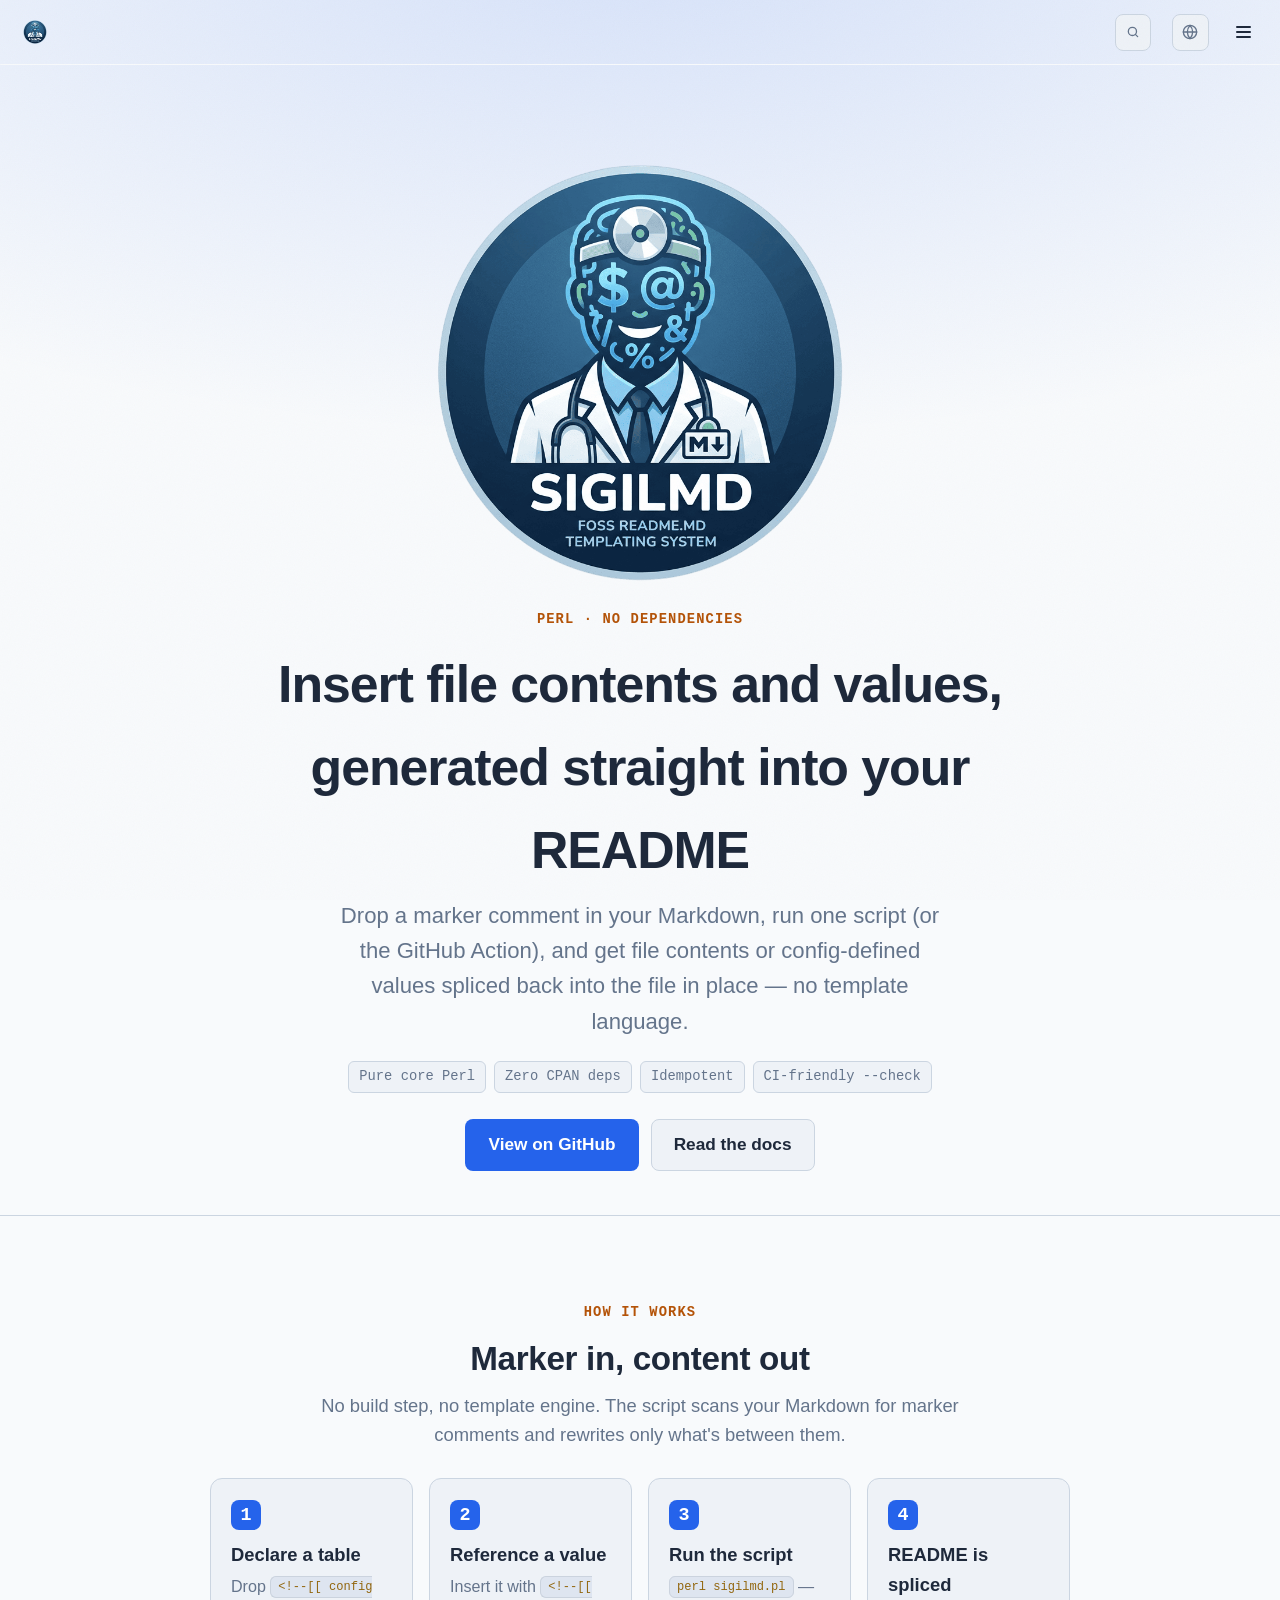
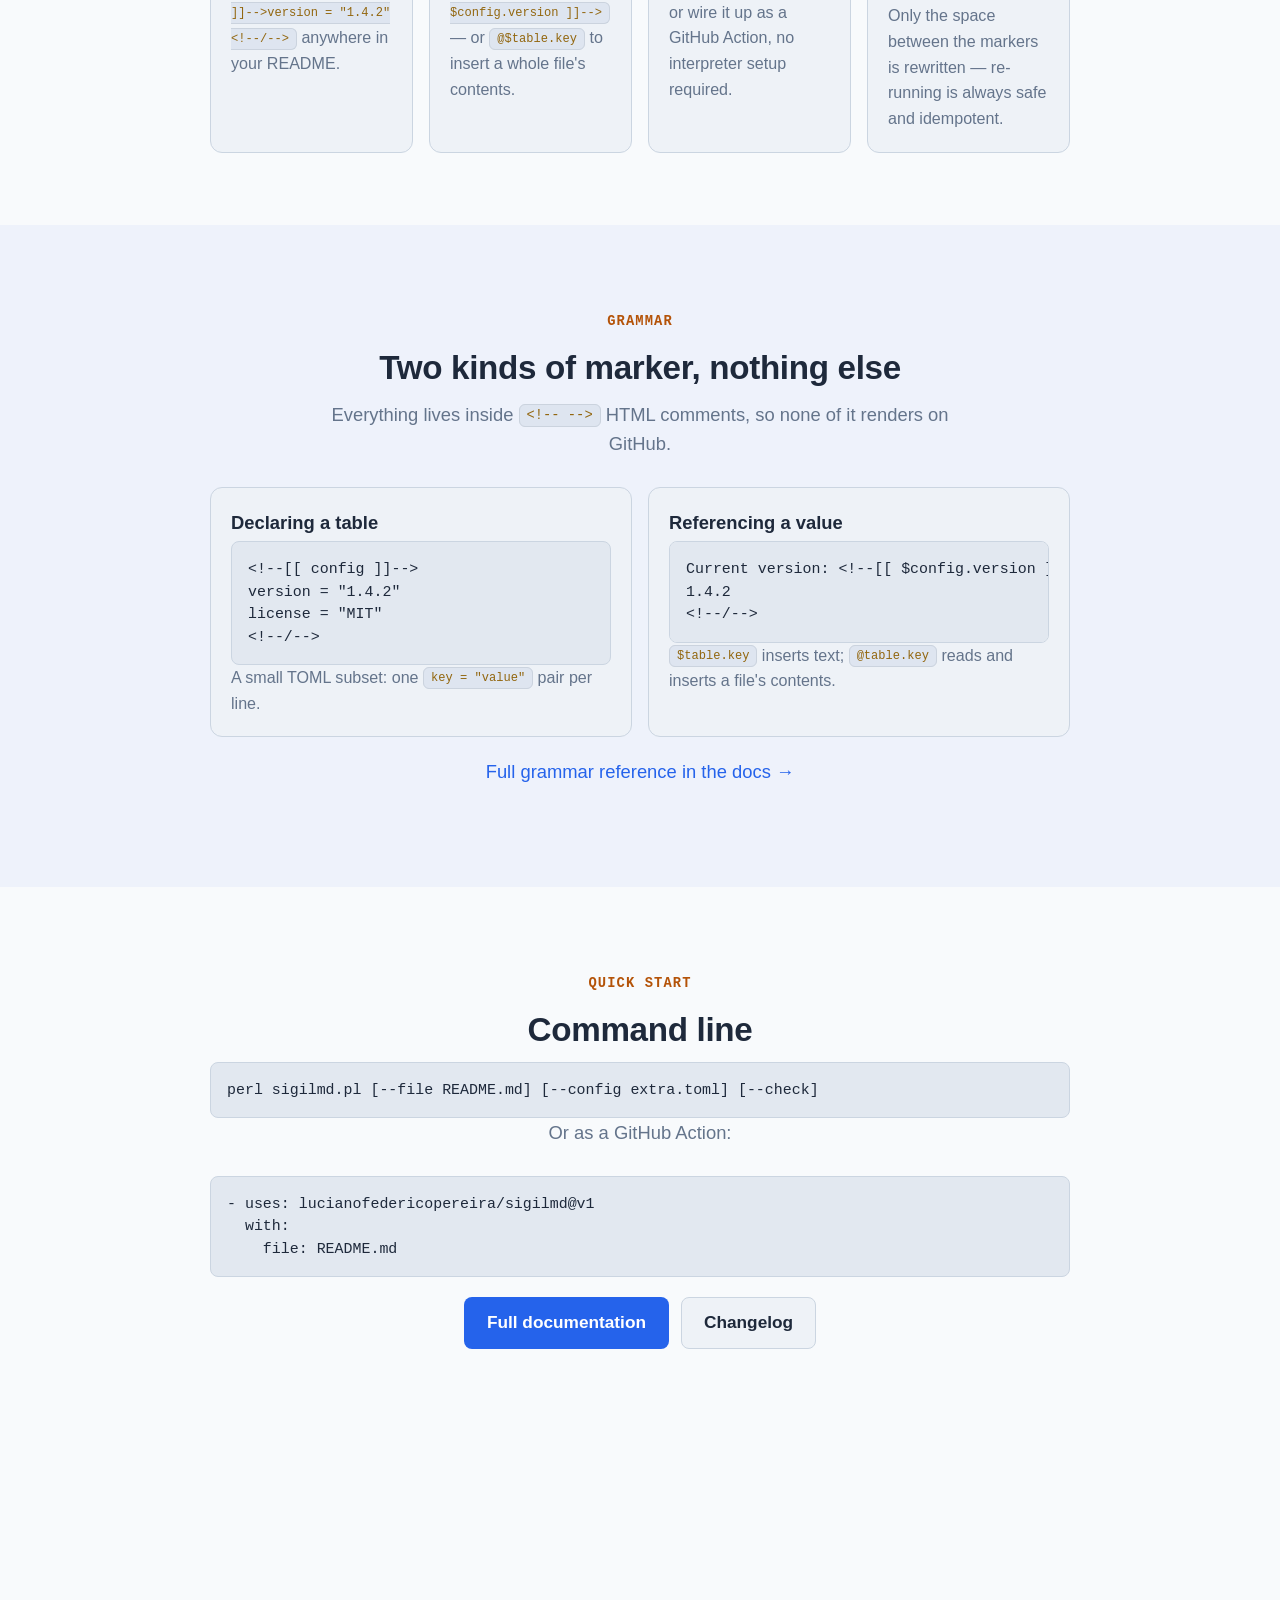
==== commit db01e595: "updated docs" ====
--- a/index.html
+++ b/index.html
@@ -21,7 +21,7 @@
 <meta name="twitter:card" content="summary" />
 <meta name="theme-color" content="#f8fafc" media="(prefers-color-scheme: light)" />
 <meta name="theme-color" content="#0b1220" media="(prefers-color-scheme: dark)" />
-<link rel="icon" href="data:image/svg+xml,%3Csvg xmlns='http://www.w3.org/2000/svg' viewBox='0 0 100 100'%3E%3Ctext y='.9em' font-size='90'%3E%E2%9C%8F%EF%B8%8F%3C/text%3E%3C/svg%3E" />
+<link rel="icon" type="image/png" href="assets/sigilmd.png" />
 <link rel="stylesheet" href="assets/site.css" />
 <link rel="stylesheet" href="assets/palettes.css" />
 <link rel="stylesheet" href="assets/locale.css" />
@@ -35,10 +35,6 @@
 <body data-github-repo="lucianofedericopereira/sigilmd">
 
 <svg style="position:absolute; width:0; height:0; overflow:hidden" aria-hidden="true">
-  <symbol id="icon-edit" viewBox="0 0 24 24">
-    <path d="M12 20h9" />
-    <path d="M16.5 3.5a2.121 2.121 0 0 1 3 3L7 19l-4 1 1-4Z" />
-  </symbol>
   <symbol id="icon-external" viewBox="0 0 24 24">
     <path d="M7 17 17 7" />
     <path d="M8 7h9v9" />
@@ -241,7 +237,7 @@
 
 <nav class="nav" aria-label="Primary">
   <div class="wrap">
-    <a class="brand notranslate" href="#top"><span class="logo"><svg class="logo-edit" aria-hidden="true"><use href="#icon-edit"/></svg></span> sigilmd</a>
+    <a class="brand notranslate" href="#top"><img class="brand-logo" src="assets/sigilmd.png" alt="sigilmd" /></a>
     <div class="links" id="nav-links">
       <a class="link i18n" href="#how"><span data-i18n-default>How it works</span><span data-locale="es" class="notranslate">Cómo funciona</span><span data-locale="it" class="notranslate">Come funziona</span></a>
       <a class="link i18n" href="#grammar"><span data-i18n-default>Grammar</span><span data-locale="es" class="notranslate">Gramática</span><span data-locale="it" class="notranslate">Grammatica</span></a>
@@ -288,7 +284,7 @@
 
 <header class="hero" id="top">
   <div class="wrap">
-    <span class="logo" style="display:block; margin:0 auto 12px;"><svg class="logo-edit" aria-hidden="true" style="width:1em; height:1em;"><use href="#icon-edit"/></svg></span>
+    <img src="assets/sigilmd.png" alt="sigilmd" style="display:block; margin:0 auto 24px; width:min(420px, 80%); height:auto;" />
     <p class="eyebrow i18n"><span data-i18n-default>Perl · No dependencies</span><span data-locale="es" class="notranslate">Perl · Sin dependencias</span><span data-locale="it" class="notranslate">Perl · Nessuna dipendenza</span></p>
     <h1 class="i18n"><span data-i18n-default>Insert file contents and values, generated straight into your README</span><span data-locale="es" class="notranslate">Inserta contenidos de archivos y valores, generados directamente en tu README</span><span data-locale="it" class="notranslate">Inserisci contenuti di file e valori, generati direttamente nel tuo README</span></h1>
     <p class="tagline i18n"><span data-i18n-default>Drop a marker comment in your Markdown, run one script (or the GitHub Action), and get file contents or config-defined values spliced back into the file in place — no template language.</span><span data-locale="es" class="notranslate">Coloca un comentario marcador en tu Markdown, ejecuta un script (o la GitHub Action), y obtén contenidos de archivos o valores definidos en la configuración empalmados de vuelta en el archivo, en su lugar — sin lenguaje de plantillas.</span><span data-locale="it" class="notranslate">Inserisci un commento marcatore nel tuo Markdown, esegui uno script (o la GitHub Action), e ottieni contenuti di file o valori definiti nella configurazione innestati di nuovo nel file, al loro posto — senza linguaggio di template.</span></p>
@@ -388,7 +384,7 @@
       <a class="i18n" href="docs.html"><span data-i18n-default>Docs</span><span data-locale="es" class="notranslate">Documentación</span><span data-locale="it" class="notranslate">Documentazione</span></a><span class="no-print"> ·</span>
       <a class="i18n" href="changelog.html"><span data-i18n-default>Changelog</span><span data-locale="es" class="notranslate">Cambios</span><span data-locale="it" class="notranslate">Modifiche</span></a>
     </p>
-    <p class="muted"><span class="no-print notranslate"><svg class="logo-edit logo-edit--sm" aria-hidden="true"><use href="#icon-edit"/></svg> sigilmd · by </span><a class="notranslate" href="https://github.com/lucianofedericopereira">Luciano Federico Pereira</a></p>
+    <p class="muted"><span class="no-print notranslate"><img class="brand-logo brand-logo--sm" src="assets/sigilmd.png" alt="" aria-hidden="true" /> sigilmd · by </span><a class="notranslate" href="https://github.com/lucianofedericopereira">Luciano Federico Pereira</a></p>
   </div>
 </footer>
 
--- a/assets/site.css
+++ b/assets/site.css
@@ -657,15 +657,8 @@
   .hero-inner { display: flex; align-items: center; justify-content: center; gap: 56px; flex-wrap: wrap; }
   .hero-text { flex: 1 1 380px; max-width: 560px; min-width: 0; }
   .logo { font-size: 4.125rem; line-height: 1; }
-  /* Sized in em (square viewBox) so it scales automatically with whichever
-     .logo font-size context it's in (nav desktop/mobile, hero) without
-     needing separate width/height per breakpoint. currentColor keeps it
-     working with .nav .brand's existing hover color-shift/wobble for free. */
-  .logo-edit {
-    width: 0.78em; height: 0.78em; display: inline-block; vertical-align: -0.08em;
-    fill: none; stroke: currentColor; stroke-width: 2; stroke-linecap: round; stroke-linejoin: round;
-  }
-  .logo-edit--sm { width: 0.85em; height: 0.85em; }
+  .brand-logo { height: 1.3em; width: auto; display: inline-block; vertical-align: -0.32em; }
+  .brand-logo--sm { height: 1.05em; vertical-align: -0.24em; }
   /* Two-point fluid scale: same min/max as before, but anchored at explicit
      breakpoints (400px small-phone -> 1280px desktop, matching the nav's own
      max-width) instead of wherever a bare Xvw slope happened to land. Formula:
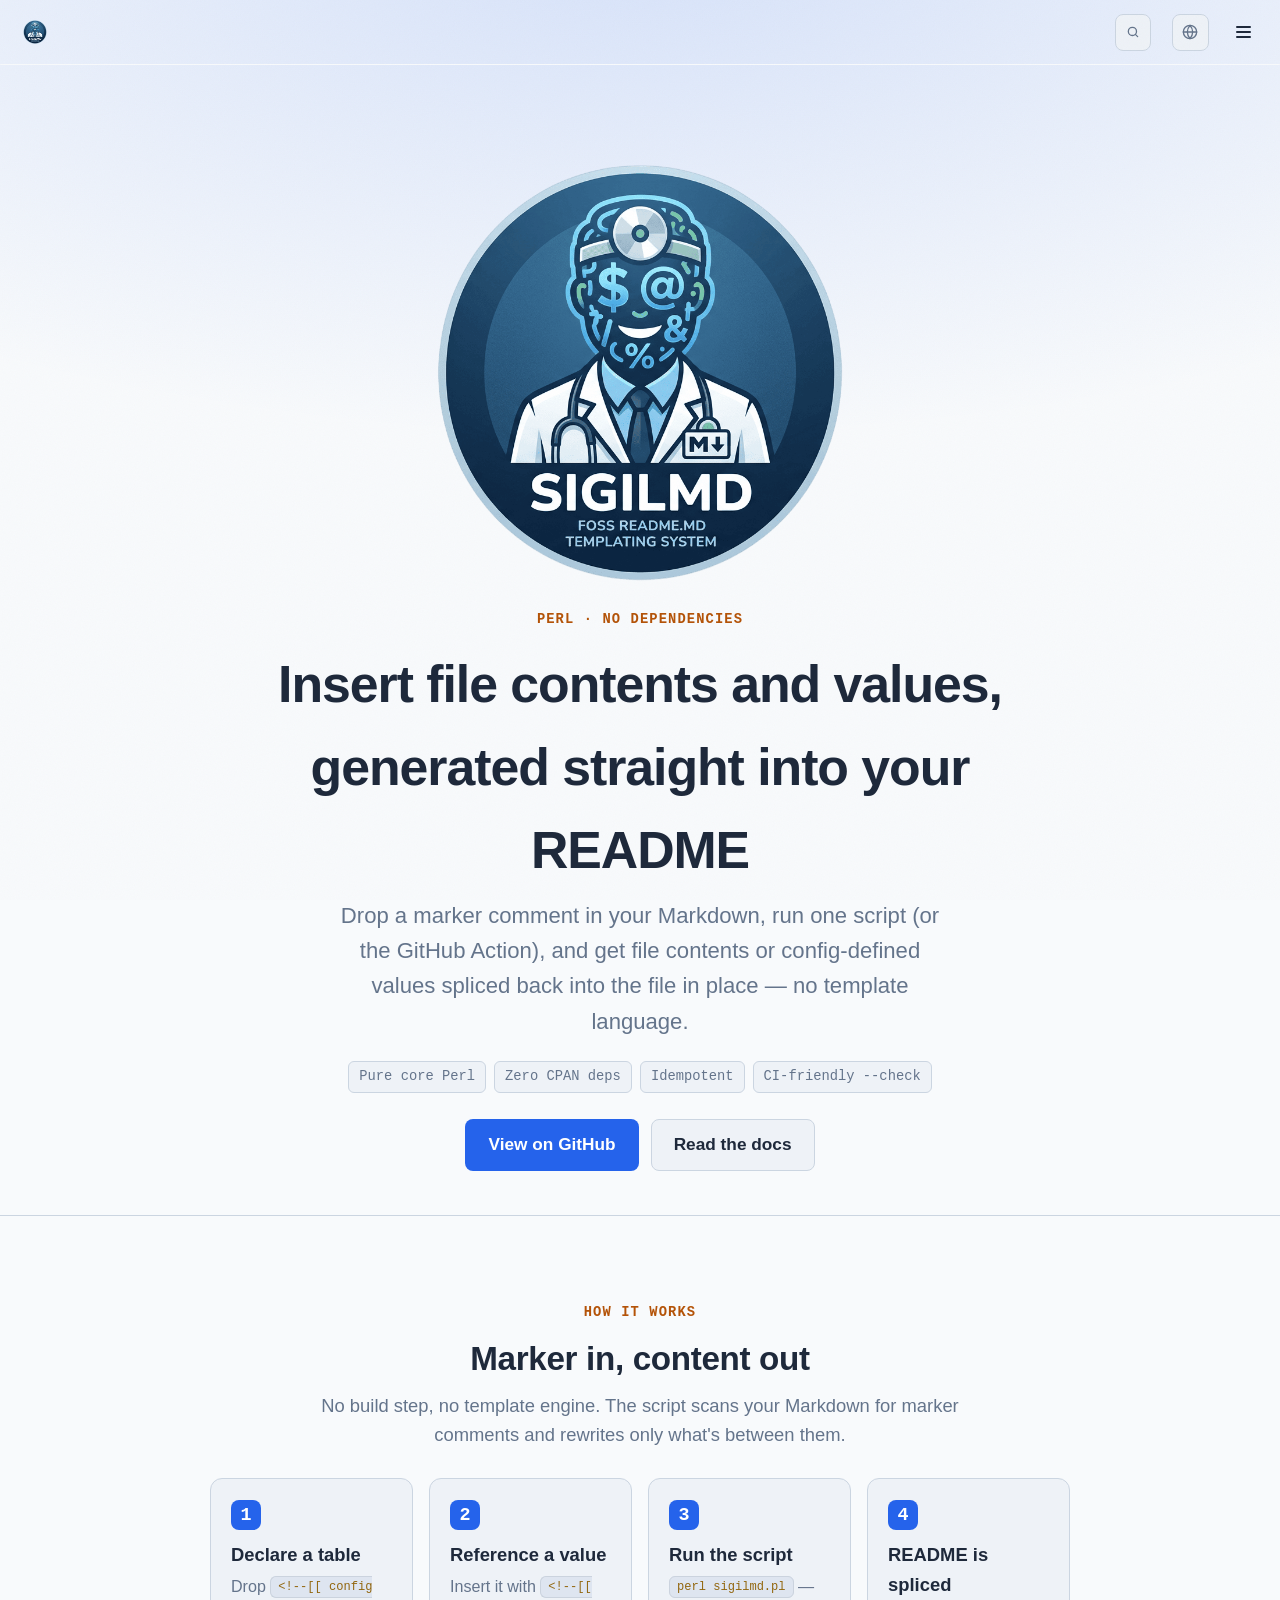
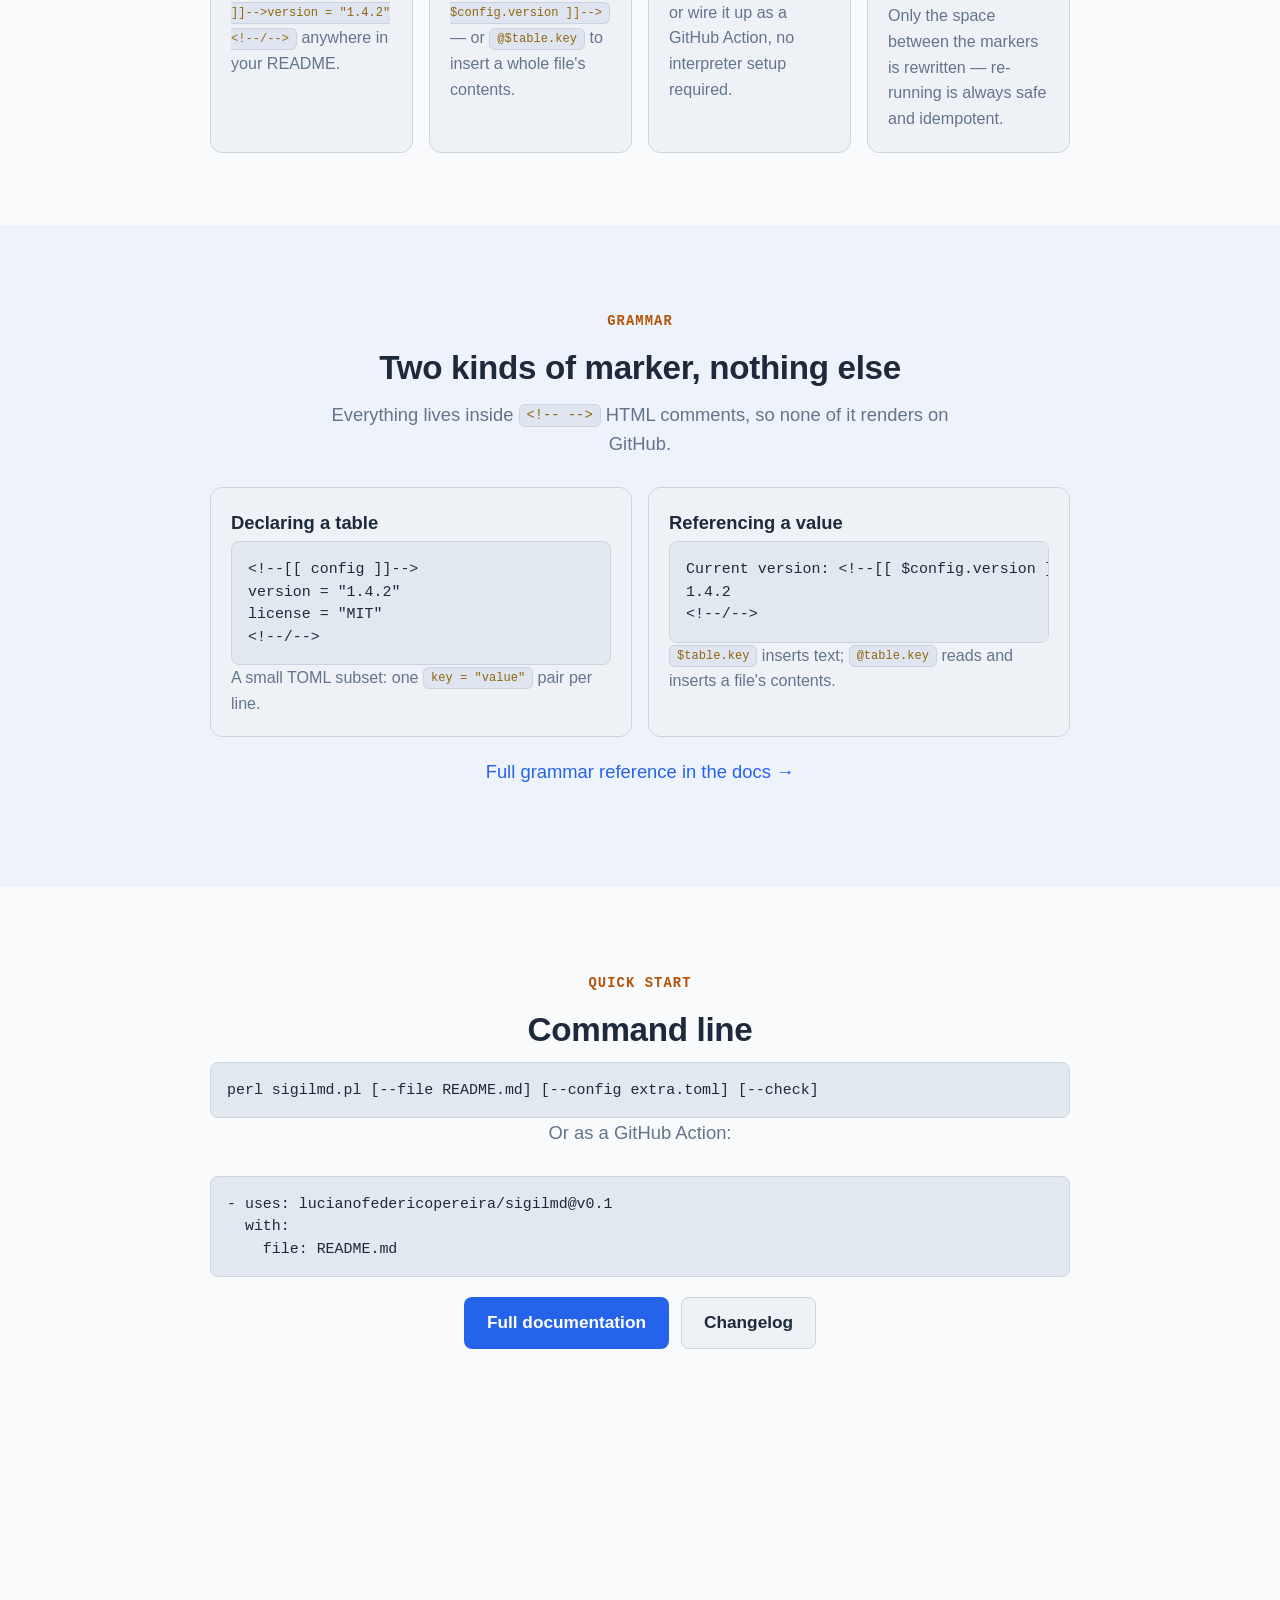
==== commit 0fadded4: "v0.2" ====
--- a/index.html
+++ b/index.html
@@ -363,7 +363,7 @@
     <h2 class="i18n"><span data-i18n-default>Command line</span><span data-locale="es" class="notranslate">Línea de comandos</span><span data-locale="it" class="notranslate">Riga di comando</span></h2>
     <pre><code>perl sigilmd.pl [--file README.md] [--config extra.toml] [--check]</code></pre>
     <p class="section-lead i18n"><span data-i18n-default>Or as a GitHub Action:</span><span data-locale="es" class="notranslate">O como una GitHub Action:</span><span data-locale="it" class="notranslate">O come GitHub Action:</span></p>
-    <pre><code>- uses: lucianofedericopereira/sigilmd@v1
+    <pre><code>- uses: lucianofedericopereira/sigilmd@v0.1
   with:
     file: README.md</code></pre>
     <div class="cta" style="margin-top: 20px">
